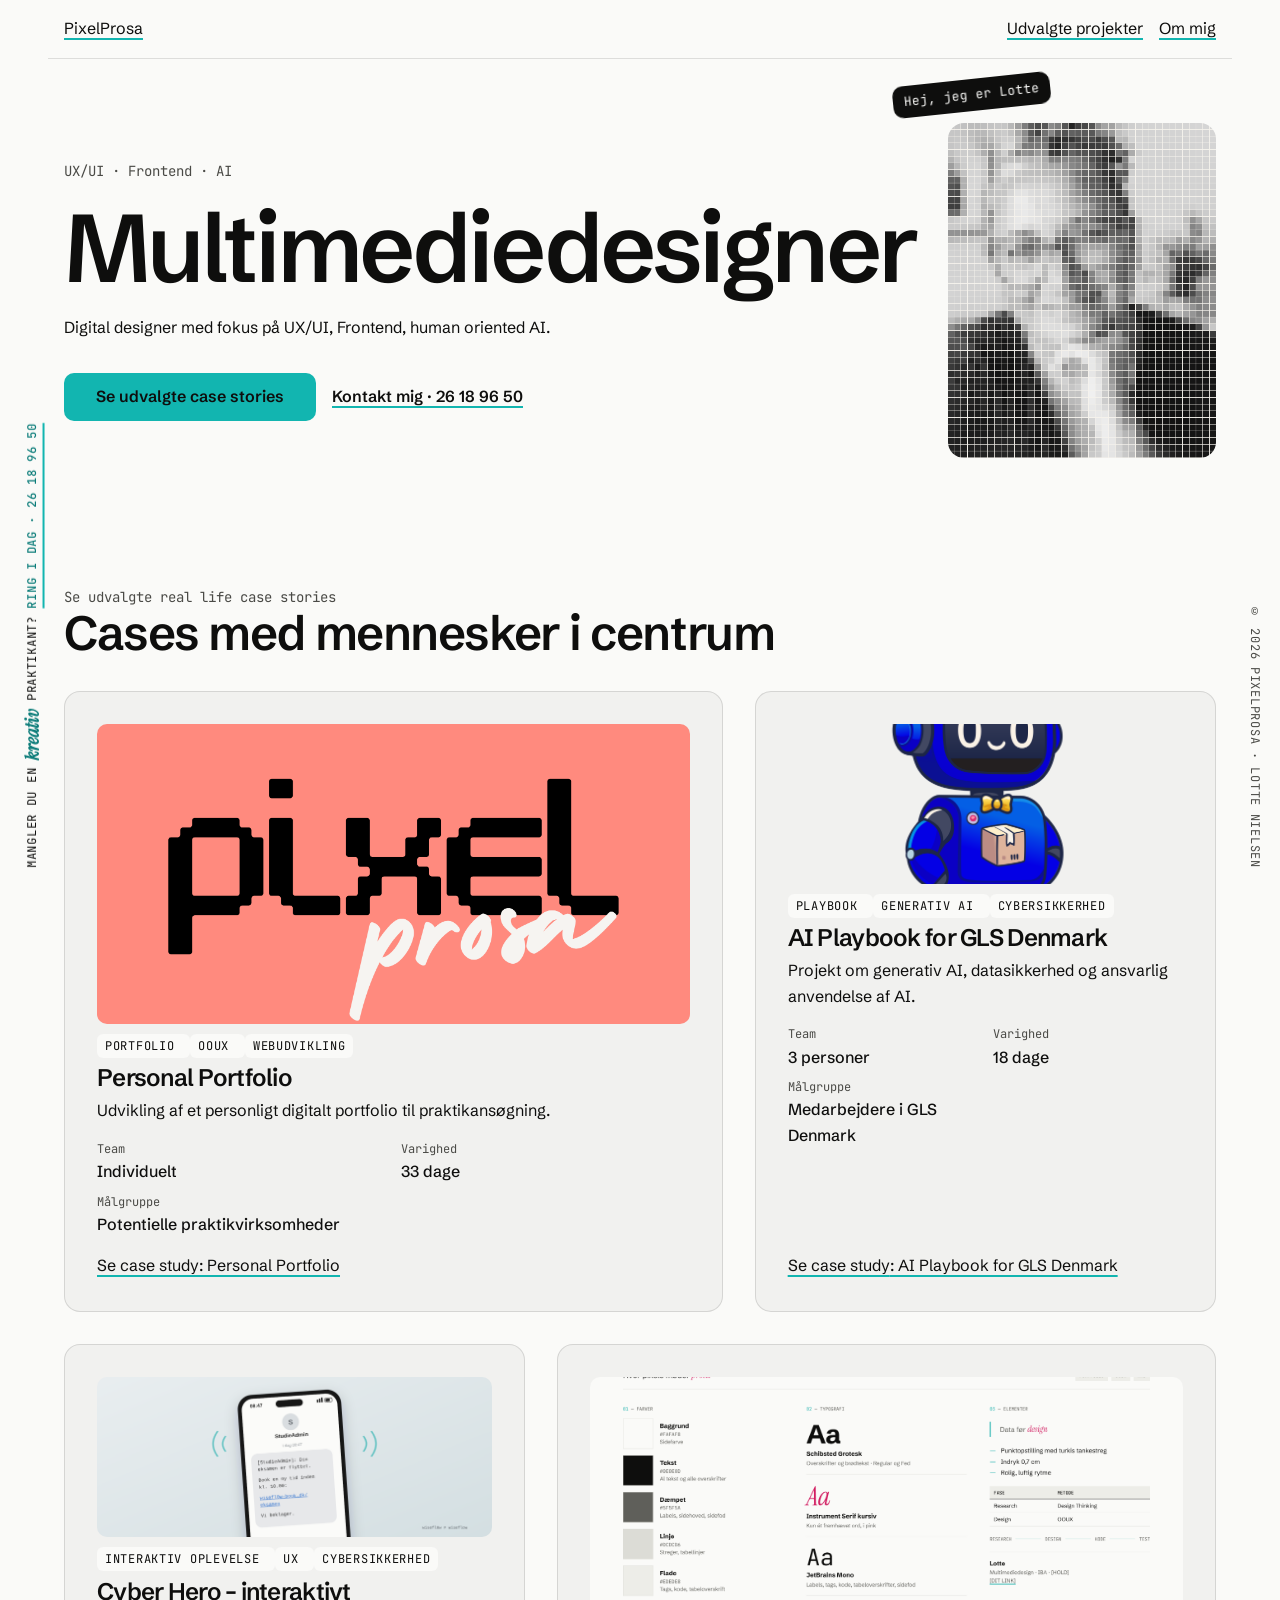
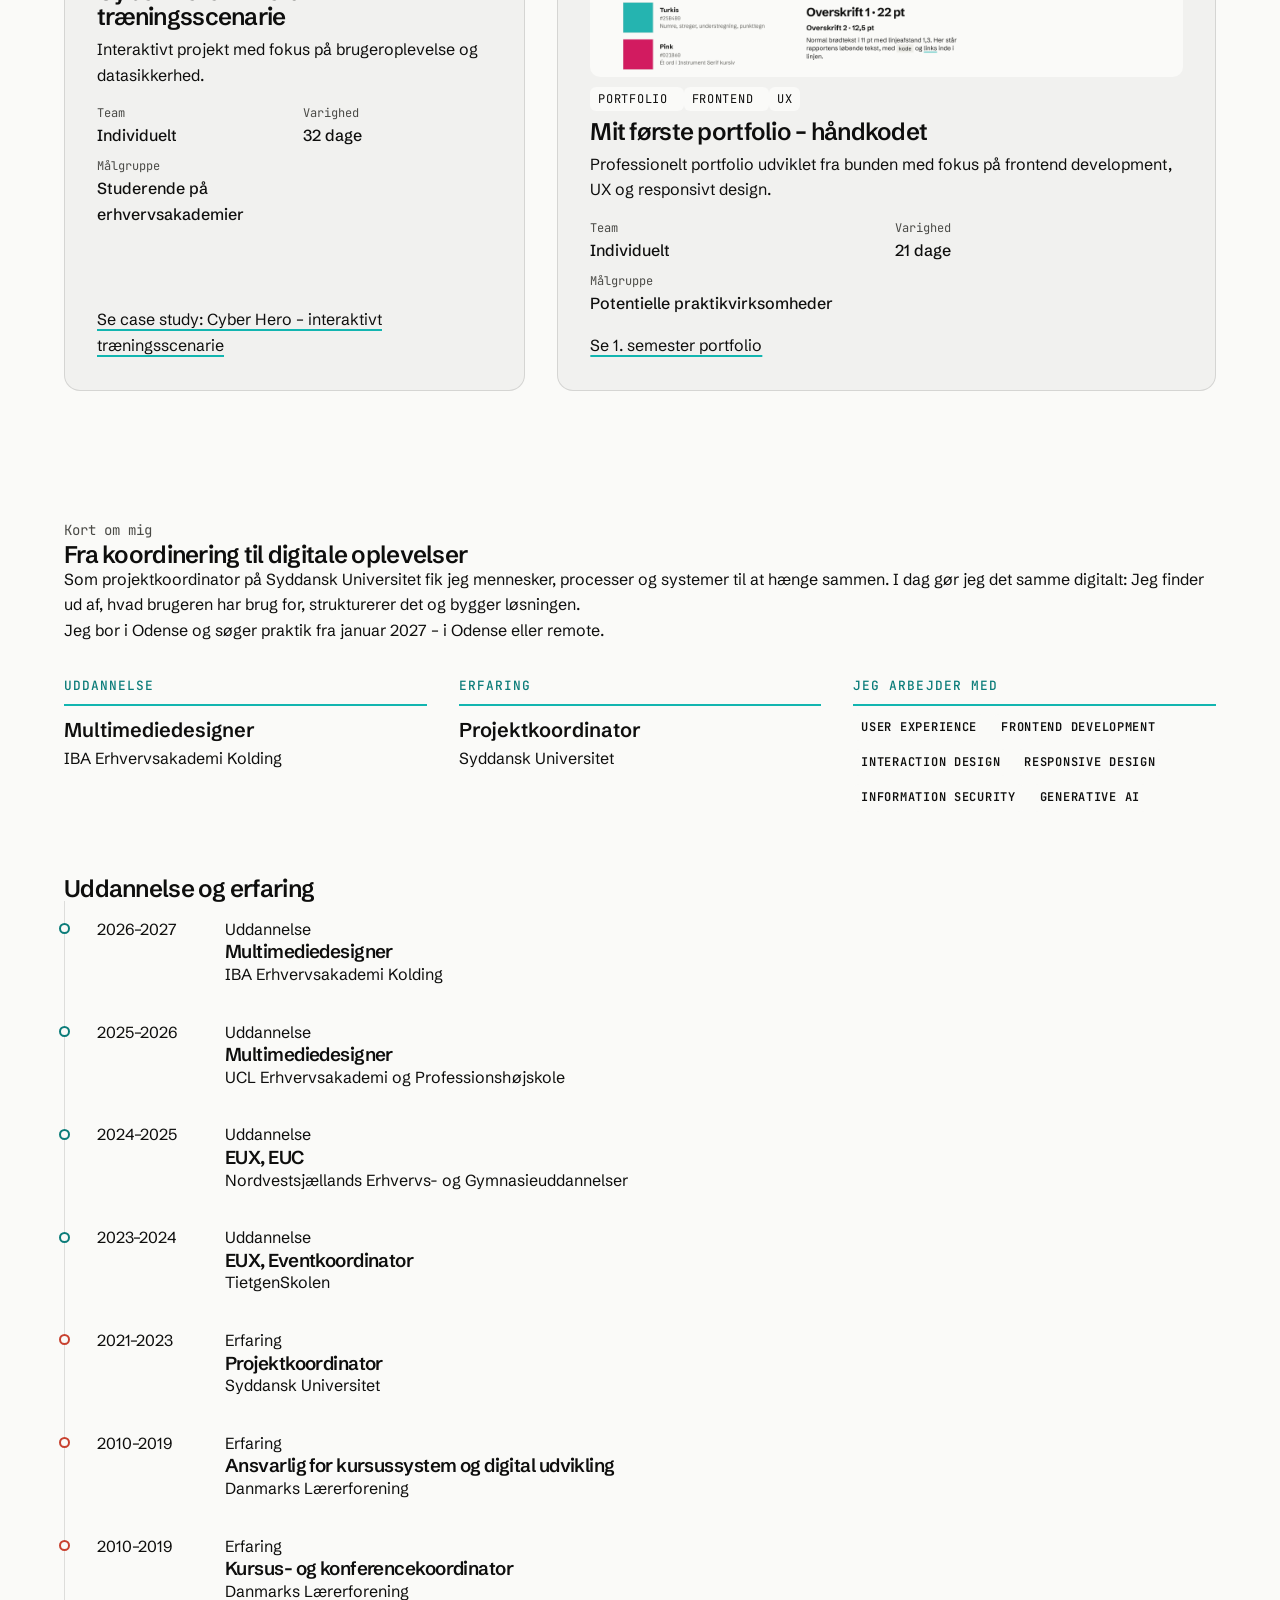
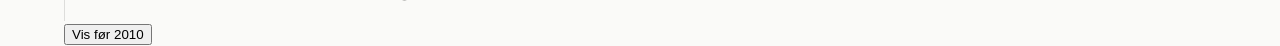
==== index.html @ 577b7c06 "first commit" ====
<!DOCTYPE html>
<html lang="da">

<head>
  <meta charset="UTF-8">
  <meta name="viewport" content="width=device-width, initial-scale=1.0">
  <title>PixelProsa Portfolio</title>

  <!--preconnect gør at font loader hurtigere ved at åbne forbindelsen til google tidligt-->
  <link rel="preconnect" href="https://fonts.googleapis.com">
  <link rel="preconnect" href="https://fonts.gstatic.com" crossorigin>
  <link href="https://fonts.googleapis.com/css2?family=Schibsted+Grotesk:wght@400;500;600;700&family=Instrument+Serif:ital@1&family=JetBrains+Mono:wght@400;500&display=swap" rel="stylesheet">
   <!-- display=swap i linket ovenover viser tekst med det samme i en standardfont-->
    <!--skifter, når font er klar. Så står siden ikke tom.-->

  <link rel="stylesheet" href="css/style.css">
</head>

<body class="home">
  <header class="site-header">
  <a class="site-brand" href="index.html">PixelProsa</a>
  <nav aria-label="Hovednavigation">
    <a href="projects.html">Udvalgte projekter</a>
    <a href="#om-mig">Om mig</a>
  </nav>
</header>
  <main id="home"></main>

  <script type="module" src="script.js"></script>
  <script type="module" src="js/global.js"></script>


  <footer class="site-footer">
    <p class="site-footer__cta">Mangler du en <span class="word-rotator">kreativ</span> praktikant?
      <a href="tel:+4526189650">Ring i dag · 26 18 96 50</a>
    </p>
  <p class="site-footer__copy">© 2026 PixelProsa · Lotte Nielsen</p>
</footer>

</body>

</html>
---- css/style.css ----
@charset "UTF-8";
:root {
  --color-bg: #fafaf8;
  --color-on-bg: #0e0e0d;
  --color-on-bg-muted: #4a4a46;
  --color-on-bg-accent: #0b7c79;
  --color-surface: #edede8;
  --color-on-surface: #0e0e0d;
  --color-accent: #12b5b0;
  --color-on-accent: #0e0e0d;
  --color-tone-1: #0b7c79;
  --color-tone-2: #c8412f;
  --color-tone-3: #d4145f;
  --color-border: rgba(14, 14, 13, 0.12);
  --font-body: "Schibsted Grotesk", sans-serif;
  --font-accent: "Instrument Serif", serif;
  --font-mono: "JetBrains Mono", monospace;
  --space-xs: 0.5rem;
  --space-sm: 1rem;
  --space-md: 2rem;
  --space-lg: 4rem;
  --space-xl: 6rem;
  --radius-sm: 6px;
  --radius-md: 10px;
  --radius-lg: 16px;
}

[data-theme=dark] {
  --color-bg: #0e0e0d;
  --color-on-bg: #f5f3ef;
  --color-on-bg-muted: #a8a8a0;
  --color-on-bg-accent: #3fd9d3;
  --color-surface: #1a1a18;
  --color-on-surface: #f5f3ef;
  --color-border: rgba(245, 243, 239, 0.12);
  --color-tone-1: #3fd9d3;
  --color-tone-2: #ff8a7e;
  --color-tone-3: #ff6fa8;
}

*,
*::before,
*::after {
  box-sizing: border-box;
  margin: 0;
}

img {
  display: block;
  max-width: 100%;
}

body {
  font-family: var(--font-body);
  font-size: 1rem;
  line-height: 1.6;
  color: var(--color-on-bg);
  background: var(--color-bg);
}

h1,
h2,
h3 {
  font-weight: 600;
  line-height: 1.05;
  letter-spacing: -0.03em;
}

a {
  color: inherit;
  text-decoration-color: var(--color-accent);
  text-decoration-thickness: 2px;
  text-underline-offset: 4px;
}

:focus-visible {
  outline: 3px solid var(--color-accent);
  outline-offset: 3px;
}

.site-header {
  display: flex;
  justify-content: space-between;
  align-items: center;
  padding: var(--space-sm);
  border-bottom: 1px solid var(--color-border);
}
.site-header nav {
  display: flex;
  gap: var(--space-sm);
}

.home-page {
  max-width: 1200px;
  margin-inline: auto;
  padding-inline: var(--space-sm);
}

.container {
  max-width: 1200px;
  margin-inline: auto;
  padding: var(--space-lg) var(--space-sm);
}

.home-hero {
  display: grid;
  gap: var(--space-md);
  padding-block: var(--space-lg);
}
@media (min-width: 768px) {
  .home-hero {
    grid-template-columns: 2fr 1fr;
    align-items: center;
  }
}

.home-hero__figure img {
  aspect-ratio: 4/5;
  -o-object-fit: cover;
     object-fit: cover;
  border-radius: var(--radius-lg);
}

.site-footer {
  display: flex;
  flex-direction: column;
  gap: var(--space-xs);
  padding: var(--space-md) var(--space-sm);
  border-top: 1px solid var(--color-border);
  font-family: var(--font-mono);
  font-size: 0.75rem;
  text-transform: uppercase;
  letter-spacing: 0.06em;
}
@media (min-width: 1100px) {
  .site-footer {
    padding: 0;
    border-top: none;
  }
}

@media (min-width: 1100px) {
  .site-footer__cta,
  .site-footer__copy {
    position: fixed;
    bottom: var(--space-md);
    writing-mode: vertical-rl;
    transform: rotate(180deg);
  }
}

.site-footer__cta a {
  color: var(--color-on-bg-accent);
  font-weight: 500;
}
@media (min-width: 1100px) {
  .site-footer__cta {
    left: var(--space-sm);
  }
}
.site-footer__cta .word-rotator {
  color: var(--color-on-bg-accent);
  font-weight: 600;
}

.site-footer__copy {
  color: var(--color-on-bg-muted);
}
@media (min-width: 1100px) {
  .site-footer__copy {
    right: var(--space-sm);
    transform: none;
  }
}

@media (min-width: 1100px) {
  body {
    padding-inline: 3rem;
  }
}

.word-rotator {
  font-family: var(--font-accent);
  font-style: italic;
  font-size: 1.25rem;
  text-transform: none;
  letter-spacing: 0;
  color: var(--color-on-bg-accent);
}
.word-rotator[data-tone="1"] {
  color: var(--color-tone-1);
}
.word-rotator[data-tone="2"] {
  color: var(--color-tone-2);
}
.word-rotator[data-tone="3"] {
  color: var(--color-tone-3);
}

.home-eyebrow {
  font-family: var(--font-mono);
  font-size: 0.875rem;
  color: var(--color-on-bg-muted);
}

.home-hero__copy {
  display: flex;
  flex-direction: column;
  gap: var(--space-sm);
}
.home-hero__copy h1 {
  font-size: clamp(3rem, 8vw, 6rem);
  letter-spacing: -0.04em;
}

.home-hero__actions {
  display: flex;
  flex-wrap: wrap;
  gap: var(--space-sm);
  margin-top: var(--space-sm);
}

.button-link {
  display: inline-flex;
  align-items: center;
  min-height: 48px;
  padding-inline: var(--space-md);
  border-radius: var(--radius-md);
  background: var(--color-accent);
  color: var(--color-on-accent);
  font-weight: 600;
  text-decoration: none;
}

.text-link {
  display: inline-flex;
  align-items: center;
  min-height: 48px;
  font-weight: 600;
}

.home-section {
  padding-block: var(--space-lg);
}

.home-section__heading {
  display: flex;
  flex-wrap: wrap;
  justify-content: space-between;
  align-items: flex-end;
  gap: var(--space-sm);
  margin-bottom: var(--space-md);
}
.home-section__heading h2 {
  font-size: clamp(2rem, 4vw, 3rem);
}

.home-skills {
  display: flex;
  flex-wrap: wrap;
  gap: 0.5rem;
}

.project-list {
  display: grid;
  gap: var(--space-md);
}
@media (min-width: 768px) {
  .project-list {
    grid-template-columns: repeat(3, 1fr);
  }

  .home-project-list {
    grid-template-columns: repeat(12, minmax(0, 1fr));
    align-items: stretch;
  }

  .home-project-list .project-card:nth-child(1),
  .home-project-list .project-card:nth-child(4) {
    grid-column: span 7;
  }

  .home-project-list .project-card:nth-child(2),
  .home-project-list .project-card:nth-child(3) {
    grid-column: span 5;
  }
}

.project-card {
  display: flex;
  flex-direction: column;
  gap: var(--space-xs);
  padding: var(--space-md);
  border-radius: var(--radius-lg);
  border: 1px solid var(--color-border);
  background: color-mix(in srgb, var(--color-bg) 96%, var(--color-on-bg));
  color: var(--color-on-surface);
}
.project-card__image {
  width: 100%;
  height: 190px;
  object-fit: cover;
  border-radius: var(--radius-md);
}
.home-project-list .project-card:nth-child(1) .project-card__image,
.home-project-list .project-card:nth-child(4) .project-card__image {
  height: 300px;
}
.home-project-list .project-card:nth-child(2) .project-card__image,
.home-project-list .project-card:nth-child(3) .project-card__image {
  height: 160px;
}
.project-card > a:last-child {
  margin-top: auto;
}
.project-card h3 {
  font-size: 1.5rem;
}

.project-card__category {
  font-family: var(--font-mono);
  font-size: 0.75rem;
  text-transform: uppercase;
  letter-spacing: 0.06em;
  padding: 0.25rem 0.5rem;
  border-radius: var(--radius-sm);
  background: var(--color-bg);
  color: inherit;
  text-decoration: none;
  white-space: nowrap;
}
.project-card__category:hover {
  background: var(--color-accent);
  color: var(--color-on-accent);
}

.project-card__meta {
  display: grid;
  grid-template-columns: repeat(2, 1fr);
  gap: var(--space-xs) var(--space-sm);
  margin-block: var(--space-xs);
}
.project-card__meta dt {
  font-family: var(--font-mono);
  font-size: 0.75rem;
  color: var(--color-on-bg-muted);
}
.project-card__meta dd {
  margin: 0;
  font-weight: 500;
}

.home-facts {
  display: grid;
  gap: var(--space-md);
  margin-top: var(--space-md);
}
@media (min-width: 768px) {
  .home-facts {
    grid-template-columns: repeat(3, 1fr);
  }
}
.home-facts dt {
  font-family: var(--font-mono);
  font-size: 0.8rem;
  font-weight: 500;
  text-transform: uppercase;
  letter-spacing: 0.08em;
  color: var(--color-on-bg-accent);
  padding-bottom: var(--space-xs);
  margin-bottom: var(--space-xs);
  border-bottom: 2px solid var(--color-accent);
}
.home-facts dd {
  margin: 0;
}
.home-facts dd:first-of-type {
  font-size: 1.25rem;
  font-weight: 600;
}

.home-hero__figure {
  position: relative;
}
.home-hero__figure img {
  position: relative;
  z-index: 1;
}

.home-hero__hello {
  position: absolute;
  top: 4%;
  left: 0;
  z-index: 0;
  padding: 0.35rem 0.7rem;
  border-radius: var(--radius-md);
  background: var(--color-on-bg);
  color: var(--color-bg);
  font-family: var(--font-mono);
  font-size: 0.8rem;
  white-space: nowrap;
  animation: peek 0.6s ease-out 1s forwards;
}

@keyframes peek {
  to {
    transform: translate(-35%, -180%) rotate(-6deg);
  }
}
@media (prefers-reduced-motion: reduce) {
  .home-hero__hello {
    animation: none;
    transform: translate(-35%, -180%) rotate(-6deg);
  }
}
.timeline {
  list-style: none;
  margin: 0;
  padding: 0;
  border-left: 1px solid var(--color-border);
}
.timeline__item {
  --dot-color: var(--color-tone-1);
  position: relative;
  display: grid;
  grid-template-columns: 7rem 1fr;
  gap: var(--space-sm);
  padding: var(--space-sm) 0 var(--space-sm) var(--space-md);
}
.timeline__item::before {
  content: "";
  position: absolute;
  left: -6px;
  top: 1.4rem;
  width: 11px;
  height: 11px;
  border-radius: 50%;
  background: var(--color-bg);
  border: 2px solid var(--dot-color);
}
.timeline__item--education {
  --dot-color: var(--color-tone-1);
}
.timeline__item--experience {
  --dot-color: var(--color-tone-2);
}
.timeline__item__tag {
  font-family: var(--font-mono);
  font-size: 0.75rem;
  letter-spacing: 0.08em;
  text-transform: uppercase;
  color: var(--dot-color);
}
.timeline__item__date {
  font-family: var(--font-mono);
  font-size: 0.875rem;
  color: var(--color-on-bg-muted);
  padding-top: 0.15rem;
}
.timeline__summary {
  cursor: pointer;
  list-style: none;
}
.timeline__summary::-webkit-details-marker {
  display: none;
}
.timeline__summary__title {
  margin: 0;
  font-size: 1.125rem;
}
.timeline__summary__title::after {
  content: " +";
  font-family: var(--font-mono);
  font-weight: 400;
  color: var(--color-on-bg-muted);
}
.timeline__summary__title__details[open] .timeline__summary__title__title::after {
  content: " −";
}
.timeline__summary__title__place {
  margin: 0;
  color: var(--color-on-bg-muted);
}
.timeline__summary__title__toggle {
  margin: var(--space-sm) 0 0 var(--space-md);
  padding: var(--space-xs) var(--space-sm);
  font-family: var(--font-mono);
  font-size: 0.875rem;
  color: var(--color-on-bg);
  background: none;
  border: 1px solid var(--color-border);
  border-radius: var(--radius-sm);
  cursor: pointer;
}
.timeline__summary__title:hover {
  border-color: var(--color-accent);
}
.timeline__summary .timeline-section {
  padding-bottom: var(--space-xl);
}

.case {
  display: grid;
  gap: var(--space-lg);
  max-width: 75rem;
  margin-inline: auto;
}

.case__hero {
  display: flex;
  flex-direction: column;
  gap: var(--space-sm);
}
.case__hero h1 {
  font-size: clamp(2.5rem, 6vw, 4.5rem);
}

.case__hook {
  font-size: 1.25rem;
  color: var(--color-on-bg-muted);
}

.case__facts {
  display: grid;
  gap: var(--space-md);
  padding: var(--space-md);
  border-radius: var(--radius-lg);
  background: var(--color-surface);
}
@media (min-width: 768px) {
  .case__facts {
    grid-template-columns: repeat(3, 1fr);
  }
}
.case__facts dt {
  font-family: var(--font-mono);
  font-size: 0.75rem;
  text-transform: uppercase;
  letter-spacing: 0.06em;
  color: var(--color-on-bg-muted);
}
.case__facts dd {
  margin: 0;
  font-weight: 500;
}

.case__tags {
  display: flex;
  flex-wrap: wrap;
  gap: var(--space-xs);
  margin-top: var(--space-xs);
  padding: 0;
  list-style: none;
}

.case__section {
  padding-top: var(--space-md);
  border-top: 1px solid var(--color-border);
}
.case__section h2 {
  font-size: clamp(1.5rem, 3vw, 2rem);
  margin-bottom: var(--space-sm);
}
.case__section ul {
  display: grid;
  gap: var(--space-xs);
  padding-left: 1.2rem;
}

.case__image {
  display: block;
  max-width: 100%;
  border-radius: 12px;
  margin-block: 1.5rem;
}

.case__icon img {
  display: block;
  width: 32px;
  height: 32px;
}

.case__hero p,
.case__section > p,
.case__section > ul,
.case__step-text p {
  max-width: 65ch;
}

.case__process {
  list-style: none;
  padding: 0;
  display: grid;
  gap: var(--space-sm);
}
@media (min-width: 768px) {
  .case__process {
    grid-template-columns: repeat(6, 1fr);
  }
}

.case__step {
  display: flex;
  flex-direction: column;
  gap: var(--space-sm);
  background: #fff;
  border-radius: 28px;
  padding: var(--space-md);
}
@media (min-width: 768px) {
  .case__step {
    grid-column: span 3;
  }
  .case__step:nth-child(1) {
    grid-column: span 4;
  }
  .case__step:nth-child(2) {
    grid-column: span 2;
  }
  .case__step:nth-child(5) {
    grid-column: span 4;
  }
  .case__step:nth-child(6) {
    grid-column: span 2;
  }
  .case__step:nth-child(7) {
    grid-column: span 6;
  }
}

.case__step-media {
  order: -1;
}

.case__step-media .case__image {
  width: 100%;
  max-height: 320px;
  -o-object-fit: cover;
     object-fit: cover;
  -o-object-position: top;
     object-position: top;
  margin-block: 0 var(--space-xs);
}

.gest {
  background-color: #061ab1;
  color: #fff;
  padding: 3rem 2rem;
  border-radius: 1rem;
  max-width: 50rem;
  margin-inline: auto;
}
.gest__kicker {
  color: #ffd100;
  font-weight: 700;
  text-transform: uppercase;
  letter-spacing: 0.15em;
}
.gest__list {
  list-style: none;
  padding: 0;
}
.gest__item {
  display: grid;
  grid-template-columns: 11rem 1fr;
  -moz-column-gap: 1.5rem;
       column-gap: 1.5rem;
  row-gap: 0.5rem;
  align-items: center;
  margin-block: 1.5rem;
}
.gest__item--blue {
  --color: #c5e9f4;
}
.gest__item--pink {
  --color: #facbd7;
}
.gest__item--green {
  --color: #bde5ae;
}
.gest__value {
  grid-row: span 2;
  font-size: 3rem;
  font-weight: 800;
  color: var(--color);
  white-space: nowrap;
  justify-self: end;
}
.gest__bar {
  display: block;
  height: 1.25rem;
  border-radius: 1rem;
  background-color: rgba(255, 255, 255, 0.15);
}
.gest__bar::before {
  content: "";
  display: block;
  height: 100%;
  width: calc(var(--value) * 1%);
  border-radius: inherit;
  background-color: var(--color);
}
.gest__bar__bar {
  display: block;
  height: 1.25rem;
  border-radius: 1rem;
  background-color: rgba(255, 255, 255, 0.15);
}
.gest__bar::before {
  content: "";
  display: block;
  height: 100%;
  width: calc(var(--value) * 1%);
  border-radius: inherit;
  background-color: var(--color);
}/*# sourceMappingURL=style.css.map */
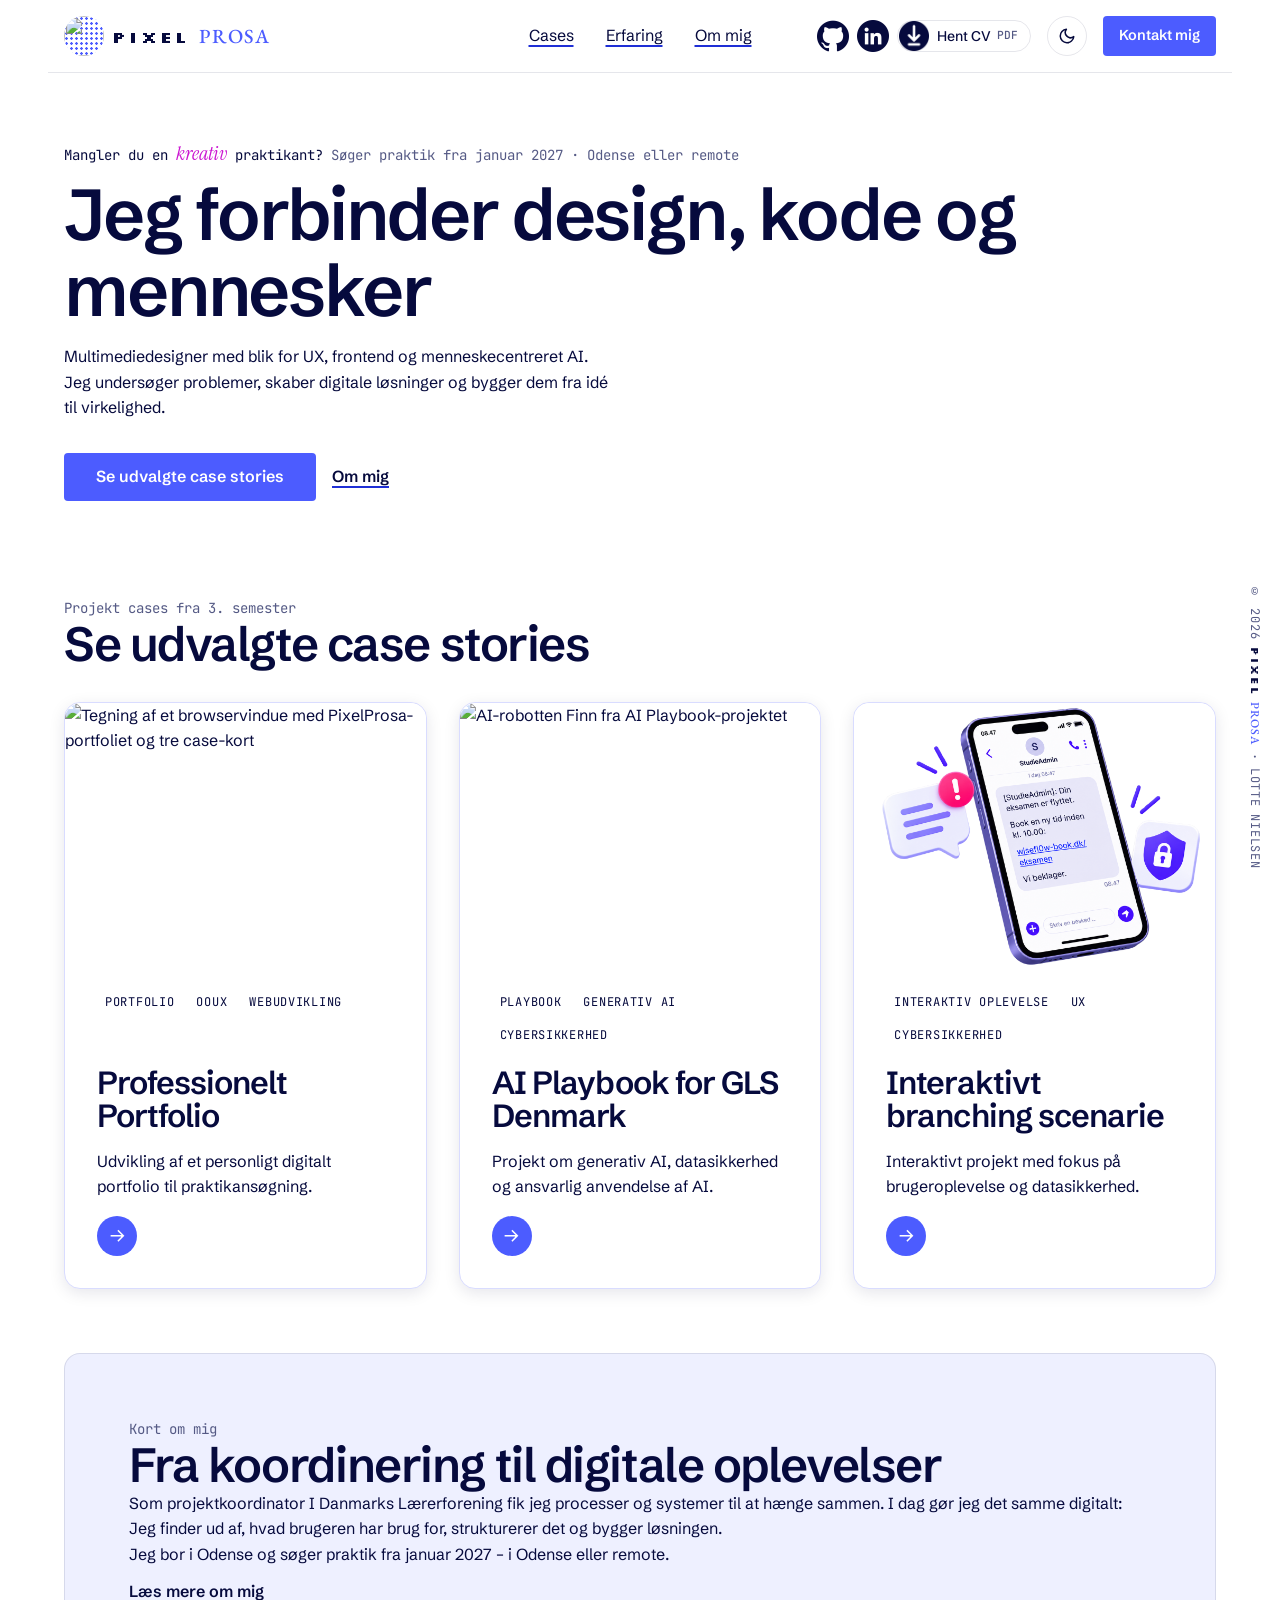
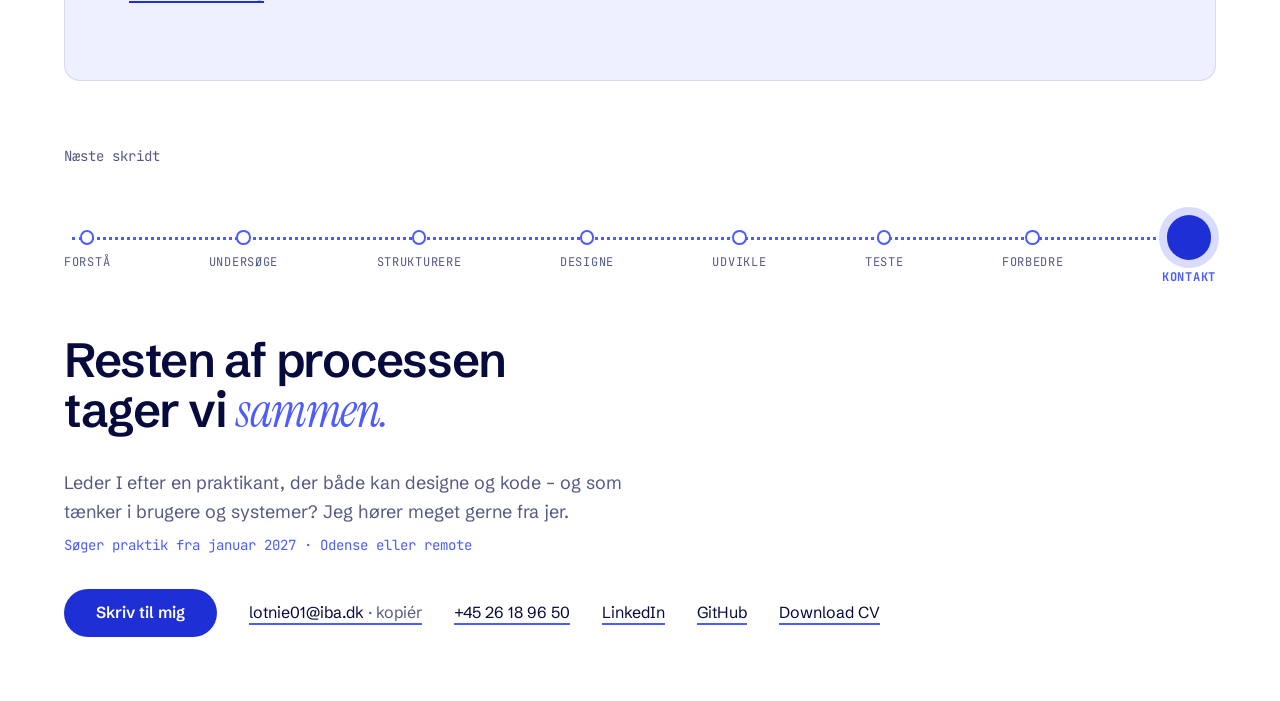
==== commit d1c5a605: "Sikkerhedspunkt før oprydning" ====
--- a/index.html
+++ b/index.html
@@ -9,7 +9,7 @@
   <!--preconnect gør at font loader hurtigere ved at åbne forbindelsen til google tidligt-->
   <link rel="preconnect" href="https://fonts.googleapis.com">
   <link rel="preconnect" href="https://fonts.gstatic.com" crossorigin>
-  <link href="https://fonts.googleapis.com/css2?family=Schibsted+Grotesk:wght@400;500;600;700&family=Instrument+Serif:ital@1&family=JetBrains+Mono:wght@400;500&display=swap" rel="stylesheet">
+  <link href="https://fonts.googleapis.com/css2?family=Schibsted+Grotesk:wght@400;500;600;700&family=Instrument+Serif:ital@1&family=JetBrains+Mono:wght@400;500&family=Silkscreen:wght@700&family=EB+Garamond:wght@500&display=swap" rel="stylesheet">
    <!-- display=swap i linket ovenover viser tekst med det samme i en standardfont-->
     <!--skifter, når font er klar. Så står siden ikke tom.-->
 
@@ -18,23 +18,49 @@
 
 <body class="home">
   <header class="site-header">
-  <a class="site-brand" href="index.html">PixelProsa</a>
-  <nav aria-label="Hovednavigation">
-    <a href="projects.html">Udvalgte projekter</a>
-    <a href="#om-mig">Om mig</a>
-  </nav>
-</header>
-  <main id="home"></main>
+    <a class="site-brand" href="index.html">
+      <img class="site-brand__logo" src="img/logo/color-lotte-logo.svg" alt="" width="40" height="40">
+      <span class="wordmark"><span class="wordmark__pixel">Pixel</span><span class="wordmark__prosa">Prosa</span></span>
+    </a>
+    <nav aria-label="Hovednavigation">
+      <a href="index.html#featured">Cases</a>
+      <a href="eduexp.html">Erfaring</a>
+      <a href="omLotte.html">Om mig</a>
+    </nav>
+    <div class="site-header__actions">
+      <!-- Ikon-links: skjules på små skærme (de findes også i kontakt-sektionen) -->
+      <div class="site-header__social">
+        <a class="icon-link" href="https://github.com/zennuba" target="_blank" rel="noopener" aria-label="GitHub (åbner i ny fane)">
+          <span class="icon-link__icon icon-link__icon--github" aria-hidden="true"></span>
+        </a>
+        <a class="icon-link" href="https://www.linkedin.com/in/lotte-nielsen-multimediedesign/" target="_blank" rel="noopener" aria-label="LinkedIn (åbner i ny fane)">
+          <span class="icon-link__icon icon-link__icon--linkedin" aria-hidden="true"></span>
+        </a>
+        <a class="icon-link icon-link--text" href="docs/lotte-nielsen-cv.pdf" download>
+          <span class="icon-link__icon icon-link__icon--download" aria-hidden="true"></span>
+          Hent CV <span class="icon-link__meta">PDF</span>
+        </a>
+      </div>
+      <button class="theme-toggle" id="theme-toggle" type="button" aria-label="Skift til mørkt tema" aria-pressed="false">
+        <span class="theme-toggle__icon theme-toggle__icon--moon"><svg viewBox="0 0 24 24" aria-hidden="true"><path d="M21 12.8A9 9 0 1 1 11.2 3a7 7 0 0 0 9.8 9.8z"/></svg></span>
+        <span class="theme-toggle__icon theme-toggle__icon--sun"><svg viewBox="0 0 24 24" aria-hidden="true"><circle cx="12" cy="12" r="4"/><path d="M12 2v2M12 20v2M4.9 4.9l1.4 1.4M17.7 17.7l1.4 1.4M2 12h2M20 12h2M4.9 19.1l1.4-1.4M17.7 6.3l1.4-1.4"/></svg></span>
+      </button>
+      <a class="button-link button-link--small" href="index.html#kontakt">Kontakt mig</a>
+    </div>
+  </header>
+  <main id="home">
+    <p class="home-eyebrow home-hero__cta">
+      Mangler du en <span class="word-rotator">kreativ</span> praktikant?
+      <span class="home-hero__availability">Søger praktik fra januar 2027 · Odense eller remote</span>
+    </p>
+  </main>
 
   <script type="module" src="script.js"></script>
   <script type="module" src="js/global.js"></script>
 
 
   <footer class="site-footer">
-    <p class="site-footer__cta">Mangler du en <span class="word-rotator">kreativ</span> praktikant?
-      <a href="tel:+4526189650">Ring i dag · 26 18 96 50</a>
-    </p>
-  <p class="site-footer__copy">© 2026 PixelProsa · Lotte Nielsen</p>
+  <p class="site-footer__copy">© 2026 <span class="wordmark"><span class="wordmark__pixel">Pixel</span><span class="wordmark__prosa">Prosa</span></span> · Lotte Nielsen</p>
 </footer>
 
 </body>
--- a/css/style.css
+++ b/css/style.css
@@ -1,20 +1,31 @@
 @charset "UTF-8";
 :root {
-  --color-bg: #fafaf8;
-  --color-on-bg: #0e0e0d;
-  --color-on-bg-muted: #4a4a46;
-  --color-on-bg-accent: #0b7c79;
-  --color-surface: #edede8;
-  --color-on-surface: #0e0e0d;
-  --color-accent: #12b5b0;
-  --color-on-accent: #0e0e0d;
-  --color-tone-1: #0b7c79;
-  --color-tone-2: #c8412f;
-  --color-tone-3: #d4145f;
-  --color-border: rgba(14, 14, 13, 0.12);
+  color-scheme: light;
+  --color-dark: #060a3d;
+  --color-off-white: #ffffff;
+  --color-accent: #1f2fd6;
+  --color-accent-light: #4c5cff;
+  --color-accent-pale: #d9dcff;
+  --color-bg: var(--color-off-white);
+  --color-on-bg: var(--color-dark);
+  --text-muted: #555a85;
+  --color-on-bg-muted: var(--text-muted);
+  --color-on-bg-accent: var(--color-accent-light);
+  --bg-primary: var(--color-bg);
+  --text-primary: var(--color-on-bg);
+  --color-surface: #eef0ff;
+  --color-on-surface: var(--color-dark);
+  --color-on-accent: var(--color-off-white);
+  --border-color: rgba(6, 10, 61, 0.1);
+  --color-tone-1: #cb16d1;
+  --color-tone-2: #6200ee;
+  --color-tone-3: #103aad;
+  --color-border: var(--border-color);
   --font-body: "Schibsted Grotesk", sans-serif;
   --font-accent: "Instrument Serif", serif;
   --font-mono: "JetBrains Mono", monospace;
+  --font-pixel: "Silkscreen", monospace;
+  --font-prosa: "EB Garamond", serif;
   --space-xs: 0.5rem;
   --space-sm: 1rem;
   --space-md: 2rem;
@@ -26,16 +37,20 @@
 }
 
 [data-theme=dark] {
-  --color-bg: #0e0e0d;
-  --color-on-bg: #f5f3ef;
-  --color-on-bg-muted: #a8a8a0;
-  --color-on-bg-accent: #3fd9d3;
-  --color-surface: #1a1a18;
-  --color-on-surface: #f5f3ef;
-  --color-border: rgba(245, 243, 239, 0.12);
-  --color-tone-1: #3fd9d3;
-  --color-tone-2: #ff8a7e;
-  --color-tone-3: #ff6fa8;
+  color-scheme: dark;
+  --color-bg: var(--color-dark);
+  --color-on-bg: var(--color-off-white);
+  --color-on-bg-muted: var(--text-muted);
+  --color-on-bg-accent: var(--color-accent-pale);
+  --text-muted: #a9add6;
+  --color-surface: #0f1559;
+  --color-on-surface: var(--color-off-white);
+  --color-on-accent: var(--color-off-white);
+  --border-color: rgba(245, 241, 232, 0.15);
+  --color-border: var(--border-color);
+  --color-tone-1: #dbb2ff;
+  --color-tone-2: #bb86fc;
+  --color-tone-3: #985eff;
 }
 
 *,
@@ -54,16 +69,34 @@
   font-family: var(--font-body);
   font-size: 1rem;
   line-height: 1.6;
-  color: var(--color-on-bg);
-  background: var(--color-bg);
+  color: var(--text-primary);
+  background-color: var(--bg-primary);
+  transition: background-color 0.3s ease, color 0.3s ease;
 }
 
 h1,
 h2,
-h3 {
+h3,
+h4 {
   font-weight: 600;
   line-height: 1.05;
   letter-spacing: -0.03em;
+}
+
+h1 {
+  font-size: clamp(2.5rem, 6vw, 4.5rem);
+}
+
+h2 {
+  font-size: clamp(2rem, 4vw, 3rem);
+}
+
+h3 {
+  font-size: clamp(1.5rem, 3vw, 2rem);
+}
+
+h4 {
+  font-size: clamp(1.125rem, 2vw, 1.5rem);
 }
 
 a {
@@ -78,18 +111,251 @@
   outline-offset: 3px;
 }
 
+.visually-hidden {
+  position: absolute;
+  width: 1px;
+  height: 1px;
+  padding: 0;
+  margin: -1px;
+  overflow: hidden;
+  clip: rect(0 0 0 0);
+  white-space: nowrap;
+  border: 0;
+}
+
+html {
+  scroll-padding-top: 5rem;
+}
+
 .site-header {
-  display: flex;
-  justify-content: space-between;
+  position: sticky;
+  top: 0;
+  z-index: 100;
+  background: var(--color-bg);
+  display: grid;
+  grid-template-columns: 1fr auto 1fr;
   align-items: center;
+  gap: var(--space-md);
   padding: var(--space-sm);
   border-bottom: 1px solid var(--color-border);
 }
 .site-header nav {
   display: flex;
+  align-items: center;
+  gap: var(--space-md);
+}
+@media (max-width: 768px) {
+  .site-header {
+    grid-template-columns: 1fr auto;
+    gap: var(--space-sm);
+  }
+  .site-header nav {
+    grid-column: 1/-1;
+    grid-row: 2;
+    justify-content: center;
+  }
+}
+
+.site-header__actions {
+  display: flex;
+  align-items: center;
+  justify-content: flex-end;
   gap: var(--space-sm);
 }
 
+.site-header__social {
+  display: none;
+}
+@media (min-width: 1100px) {
+  .site-header__social {
+    display: flex;
+    align-items: center;
+    gap: var(--space-xs);
+  }
+}
+
+.icon-link {
+  display: grid;
+  place-items: center;
+  width: 2rem;
+  height: 2rem;
+  border-radius: 50%;
+  color: var(--color-on-bg);
+  transition: color 0.2s ease;
+}
+.icon-link:hover {
+  color: var(--color-on-bg-accent);
+}
+.icon-link:focus-visible {
+  outline: 3px solid var(--color-accent);
+  outline-offset: 3px;
+}
+
+.icon-link__icon {
+  width: 100%;
+  height: 100%;
+  background-color: currentColor;
+  -webkit-mask-repeat: no-repeat;
+          mask-repeat: no-repeat;
+  -webkit-mask-position: center;
+          mask-position: center;
+  -webkit-mask-size: contain;
+          mask-size: contain;
+}
+
+.icon-link--text {
+  grid-auto-flow: column;
+  gap: 0.4rem;
+  width: auto;
+  padding-right: 0.75rem;
+  border: 1px solid var(--color-border);
+  border-radius: 999px;
+  font-size: 0.875rem;
+  font-weight: 500;
+  text-decoration: none;
+  white-space: nowrap;
+}
+.icon-link--text .icon-link__icon {
+  width: 2rem;
+}
+.icon-link--text:hover {
+  border-color: var(--color-accent-light);
+}
+
+.icon-link__meta {
+  font-family: var(--font-mono);
+  font-size: 0.7rem;
+  color: var(--color-on-bg-muted);
+}
+
+.icon-link__icon--github {
+  -webkit-mask-image: url("../img/icons/github.png");
+          mask-image: url("../img/icons/github.png");
+}
+
+.icon-link__icon--linkedin {
+  -webkit-mask-image: url("../img/icons/linkedin.png");
+          mask-image: url("../img/icons/linkedin.png");
+}
+
+.icon-link__icon--download {
+  -webkit-mask-image: url("../img/icons/download.png");
+          mask-image: url("../img/icons/download.png");
+}
+
+.site-brand {
+  display: inline-flex;
+  align-items: center;
+  gap: var(--space-xs);
+  font-size: 1.25rem;
+  font-weight: 600;
+  letter-spacing: -0.02em;
+  text-decoration: none;
+}
+
+.site-brand__logo {
+  width: 40px;
+  height: 40px;
+  border-radius: 50%;
+  background: radial-gradient(circle, var(--color-accent-light) 1.1px, transparent 1.5px) 0 0/5px 5px;
+}
+
+.wordmark {
+  display: inline-flex;
+  align-items: baseline;
+  gap: 0.45em;
+  text-transform: uppercase;
+  white-space: nowrap;
+  line-height: 1;
+}
+
+.wordmark__pixel {
+  font-family: var(--font-pixel);
+  font-weight: 700;
+  font-size: 0.82em;
+  letter-spacing: 0.2em;
+  color: var(--color-on-bg);
+}
+
+.wordmark__prosa {
+  font-family: var(--font-prosa);
+  font-weight: 500;
+  letter-spacing: 0.06em;
+  color: var(--color-on-bg-accent);
+}
+
+.site-header__practice {
+  flex: 1;
+  font-size: 0.875rem;
+  line-height: 1.35;
+}
+.site-header__practice .word-rotator {
+  font-size: 1.5rem;
+}
+
+.site-header__availability {
+  display: block;
+  color: var(--color-on-bg-muted);
+  font-size: 0.75rem;
+}
+
+.theme-toggle {
+  display: grid;
+  place-items: center;
+  width: 2.5rem;
+  height: 2.5rem;
+  padding: 0;
+  border: 1px solid var(--color-border);
+  border-radius: 50%;
+  background: transparent;
+  color: var(--color-on-bg);
+  cursor: pointer;
+  transition: border-color 0.2s ease, transform 0.3s ease;
+}
+.theme-toggle:hover {
+  border-color: var(--color-accent-light);
+  transform: rotate(15deg);
+}
+.theme-toggle:focus-visible {
+  outline: 3px solid var(--color-accent);
+  outline-offset: 3px;
+}
+.theme-toggle svg {
+  display: block;
+  width: 1.125rem;
+  height: 1.125rem;
+  fill: none;
+  stroke: currentColor;
+  stroke-width: 2;
+  stroke-linecap: round;
+  stroke-linejoin: round;
+}
+
+.theme-toggle__icon--sun {
+  display: none;
+}
+
+.theme-toggle[aria-pressed=true] .theme-toggle__icon--moon {
+  display: none;
+}
+.theme-toggle[aria-pressed=true] .theme-toggle__icon--sun {
+  display: block;
+}
+
+@media (prefers-reduced-motion: reduce) {
+  .theme-toggle {
+    transition: none;
+  }
+  .theme-toggle:hover {
+    transform: none;
+  }
+}
+@media (max-width: 768px) {
+  .site-header__practice {
+    order: 1;
+    flex-basis: 100%;
+  }
+}
 .home-page {
   max-width: 1200px;
   margin-inline: auto;
@@ -105,13 +371,17 @@
 .home-hero {
   display: grid;
   gap: var(--space-md);
-  padding-block: var(--space-lg);
-}
-@media (min-width: 768px) {
-  .home-hero {
-    grid-template-columns: 2fr 1fr;
-    align-items: center;
-  }
+  padding-block: var(--space-lg) var(--space-md);
+}
+
+.home-hero__figure {
+  background: url("../img/illustrationer/prikker.svg") no-repeat center/contain;
+}
+
+.home-hero__illustration {
+  display: block;
+  width: 100%;
+  height: auto;
 }
 
 .home-hero__figure img {
@@ -197,9 +467,40 @@
   color: var(--color-tone-3);
 }
 
+.page-title {
+  display: flex;
+  flex-direction: column;
+  gap: var(--space-xs);
+  margin-bottom: var(--space-lg);
+}
+
+.page-title__kicker {
+  font-family: var(--font-mono);
+  font-size: 0.875rem;
+  text-transform: uppercase;
+  letter-spacing: 0.08em;
+  color: var(--color-on-bg-muted);
+}
+
+.page-title__heading {
+  max-width: 20ch;
+  text-wrap: balance;
+  hyphens: auto;
+  overflow-wrap: break-word;
+}
+
 .home-eyebrow {
   font-family: var(--font-mono);
   font-size: 0.875rem;
+  color: var(--color-on-bg-muted);
+}
+
+.home-hero__cta {
+  margin-bottom: calc(var(--space-xs) * -1);
+  color: var(--color-on-bg);
+}
+
+.home-hero__availability {
   color: var(--color-on-bg-muted);
 }
 
@@ -208,9 +509,9 @@
   flex-direction: column;
   gap: var(--space-sm);
 }
-.home-hero__copy h1 {
-  font-size: clamp(3rem, 8vw, 6rem);
-  letter-spacing: -0.04em;
+
+.home-hero__introduction {
+  max-width: 55ch;
 }
 
 .home-hero__actions {
@@ -225,11 +526,80 @@
   align-items: center;
   min-height: 48px;
   padding-inline: var(--space-md);
-  border-radius: var(--radius-md);
-  background: var(--color-accent);
+  border: 0;
+  border-radius: 4px;
+  background: var(--color-accent-light);
   color: var(--color-on-accent);
   font-weight: 600;
   text-decoration: none;
+  transition: transform 0.2s ease;
+}
+.button-link:hover {
+  transform: translateY(-2px);
+}
+
+.button-link--small {
+  min-height: 40px;
+  padding-inline: var(--space-sm);
+  font-size: 0.9rem;
+  white-space: nowrap;
+}
+
+.header__cta {
+  display: inline-flex;
+  align-items: center;
+  gap: var(--space-xs);
+  min-height: 48px;
+  padding-inline: var(--space-sm);
+  border: 2px solid var(--color-accent);
+  border-radius: 999px;
+  color: var(--color-accent);
+  background: transparent;
+  font-weight: 600;
+  text-decoration: none;
+  transition: background 0.3s ease, color 0.3s ease;
+}
+.header__cta:hover, .header__cta:focus-visible {
+  background: var(--color-accent);
+  color: var(--color-on-accent);
+}
+
+.header__cta-icon {
+  width: 1.5rem;
+  height: 1.5rem;
+  transition: transform 0.3s ease;
+}
+.header__cta:hover .header__cta-icon {
+  transform: rotate(-12deg);
+}
+
+.badge-accent {
+  display: inline-block;
+  padding: 0.4rem 0.8rem;
+  border-radius: 20px;
+  background: var(--color-accent);
+  color: var(--color-on-accent);
+  font-size: 0.85rem;
+  font-weight: 700;
+  text-transform: uppercase;
+}
+
+.text-luminous {
+  color: var(--color-accent-light);
+}
+
+.text-muted {
+  color: var(--text-muted);
+}
+
+.portfolio-card {
+  border: 1px solid var(--border-color);
+  padding: 2rem;
+  border-radius: 8px;
+  transition: border-color 0.3s ease;
+}
+.portfolio-card:hover {
+  border-color: var(--color-accent-light);
 }
 
 .text-link {
@@ -251,15 +621,6 @@
   gap: var(--space-sm);
   margin-bottom: var(--space-md);
 }
-.home-section__heading h2 {
-  font-size: clamp(2rem, 4vw, 3rem);
-}
-
-.home-skills {
-  display: flex;
-  flex-wrap: wrap;
-  gap: 0.5rem;
-}
 
 .project-list {
   display: grid;
@@ -269,52 +630,80 @@
   .project-list {
     grid-template-columns: repeat(3, 1fr);
   }
-
-  .home-project-list {
-    grid-template-columns: repeat(12, minmax(0, 1fr));
-    align-items: stretch;
-  }
-
-  .home-project-list .project-card:nth-child(1),
-  .home-project-list .project-card:nth-child(4) {
-    grid-column: span 7;
-  }
-
-  .home-project-list .project-card:nth-child(2),
-  .home-project-list .project-card:nth-child(3) {
-    grid-column: span 5;
-  }
 }
 
 .project-card {
-  display: flex;
-  flex-direction: column;
-  gap: var(--space-xs);
+  display: grid;
+  grid-row: span 5;
+  grid-template-rows: subgrid;
+  row-gap: var(--space-sm);
   padding: var(--space-md);
+  border: 1px solid var(--color-accent-pale);
   border-radius: var(--radius-lg);
-  border: 1px solid var(--color-border);
-  background: color-mix(in srgb, var(--color-bg) 96%, var(--color-on-bg));
+  background: var(--color-bg);
   color: var(--color-on-surface);
-}
+  box-shadow: 0 0.25rem 1rem var(--border-color);
+  transition: border-color 0.3s ease, box-shadow 0.3s ease;
+}
+.project-card:hover {
+  border-color: var(--color-accent-light);
+  box-shadow: 0 0.375rem 1.25rem var(--border-color);
+}
+
+.project-card__media {
+  aspect-ratio: 4/3;
+  margin: calc(-1 * var(--space-md)) calc(-1 * var(--space-md)) 0;
+  border-radius: var(--radius-lg) var(--radius-lg) 0 0;
+  background: var(--color-bg);
+  overflow: hidden;
+}
+
 .project-card__image {
   width: 100%;
-  height: 190px;
-  object-fit: cover;
-  border-radius: var(--radius-md);
-}
-.home-project-list .project-card:nth-child(1) .project-card__image,
-.home-project-list .project-card:nth-child(4) .project-card__image {
-  height: 300px;
-}
-.home-project-list .project-card:nth-child(2) .project-card__image,
-.home-project-list .project-card:nth-child(3) .project-card__image {
-  height: 160px;
-}
-.project-card > a:last-child {
-  margin-top: auto;
-}
-.project-card h3 {
-  font-size: 1.5rem;
+  height: 100%;
+  -o-object-fit: cover;
+     object-fit: cover;
+}
+
+.project-card__categories {
+  display: flex;
+  flex-wrap: wrap;
+  align-content: start;
+  gap: 0.375rem;
+}
+
+.project-card__title,
+.project-card__text {
+  margin: 0;
+}
+
+.project-card__actions {
+  display: flex;
+  align-items: center;
+  justify-content: space-between;
+  align-self: end;
+}
+
+.project-card__link {
+  display: grid;
+  place-items: center;
+  width: 2.5rem;
+  aspect-ratio: 1;
+  border-radius: 50%;
+  background: var(--color-accent-light);
+  color: var(--color-on-accent);
+  text-decoration: none;
+  font-size: 1.25rem;
+  line-height: 1;
+  transition: background-color 0.2s ease, transform 0.2s ease;
+}
+.project-card__link:hover {
+  background: var(--color-accent);
+  transform: translateX(2px);
+}
+.project-card__link:focus-visible {
+  outline: 3px solid var(--color-accent);
+  outline-offset: 3px;
 }
 
 .project-card__category {
@@ -334,85 +723,92 @@
   color: var(--color-on-accent);
 }
 
-.project-card__meta {
-  display: grid;
-  grid-template-columns: repeat(2, 1fr);
-  gap: var(--space-xs) var(--space-sm);
-  margin-block: var(--space-xs);
-}
-.project-card__meta dt {
+.home-about {
+  display: grid;
+  gap: var(--space-md);
+  padding: var(--space-md);
+  border: 1px solid var(--color-border);
+  border-radius: var(--radius-lg);
+  background: var(--color-surface);
+  color: var(--color-on-surface);
+}
+@media (min-width: 768px) {
+  .home-about {
+    padding: var(--space-lg);
+  }
+}
+
+.tool-overview {
+  display: grid;
+  gap: var(--space-md);
+}
+@media (min-width: 768px) {
+  .tool-overview {
+    grid-template-columns: 1fr 1fr;
+  }
+}
+@media (min-width: 1100px) {
+  .tool-overview {
+    grid-template-columns: repeat(3, 1fr);
+  }
+}
+
+.tool-overview__heading {
+  grid-column: 1/-1;
+}
+
+.tool-overview__group--wide {
+  grid-column: 1/-1;
+}
+
+.tool-overview__title {
+  margin-bottom: var(--space-xs);
   font-family: var(--font-mono);
   font-size: 0.75rem;
-  color: var(--color-on-bg-muted);
-}
-.project-card__meta dd {
-  margin: 0;
   font-weight: 500;
-}
-
-.home-facts {
-  display: grid;
-  gap: var(--space-md);
-  margin-top: var(--space-md);
-}
-@media (min-width: 768px) {
-  .home-facts {
-    grid-template-columns: repeat(3, 1fr);
-  }
-}
-.home-facts dt {
-  font-family: var(--font-mono);
-  font-size: 0.8rem;
+  letter-spacing: 0.08em;
+  text-transform: uppercase;
+  color: var(--color-on-bg-muted);
+}
+
+.tool-overview__list {
+  display: flex;
+  flex-wrap: wrap;
+  gap: var(--space-xs);
+  margin: 0;
+  padding: 0;
+  list-style: none;
+}
+
+.tool-overview__item {
+  display: inline-flex;
+  align-items: center;
+  gap: 0.5rem;
+  padding: 0.35rem 0.75rem 0.35rem 0.4rem;
+  border: 1px solid var(--color-border);
+  border-radius: 999px;
+  font-size: 0.875rem;
   font-weight: 500;
-  text-transform: uppercase;
-  letter-spacing: 0.08em;
-  color: var(--color-on-bg-accent);
-  padding-bottom: var(--space-xs);
-  margin-bottom: var(--space-xs);
-  border-bottom: 2px solid var(--color-accent);
-}
-.home-facts dd {
-  margin: 0;
-}
-.home-facts dd:first-of-type {
-  font-size: 1.25rem;
-  font-weight: 600;
-}
-
-.home-hero__figure {
-  position: relative;
-}
-.home-hero__figure img {
-  position: relative;
-  z-index: 1;
-}
-
-.home-hero__hello {
-  position: absolute;
-  top: 4%;
-  left: 0;
-  z-index: 0;
-  padding: 0.35rem 0.7rem;
-  border-radius: var(--radius-md);
-  background: var(--color-on-bg);
-  color: var(--color-bg);
-  font-family: var(--font-mono);
-  font-size: 0.8rem;
   white-space: nowrap;
-  animation: peek 0.6s ease-out 1s forwards;
-}
-
-@keyframes peek {
-  to {
-    transform: translate(-35%, -180%) rotate(-6deg);
-  }
-}
-@media (prefers-reduced-motion: reduce) {
-  .home-hero__hello {
-    animation: none;
-    transform: translate(-35%, -180%) rotate(-6deg);
-  }
-}
+}
+
+.tool-overview__item--skill {
+  padding-inline: 0.75rem;
+  background: var(--color-surface);
+}
+
+.tool-overview__item:not(:has(.tool-overview__icon)) {
+  padding-inline: 0.75rem;
+}
+
+.tool-overview__icon {
+  width: 1.5rem;
+  height: 1.5rem;
+  padding: 0.2rem;
+  border-radius: 50%;
+  background: #fff;
+}
+
 .timeline {
   list-style: none;
   margin: 0;
@@ -444,14 +840,14 @@
 .timeline__item--experience {
   --dot-color: var(--color-tone-2);
 }
-.timeline__item__tag {
+.timeline__tag {
   font-family: var(--font-mono);
   font-size: 0.75rem;
   letter-spacing: 0.08em;
   text-transform: uppercase;
   color: var(--dot-color);
 }
-.timeline__item__date {
+.timeline__date {
   font-family: var(--font-mono);
   font-size: 0.875rem;
   color: var(--color-on-bg-muted);
@@ -464,24 +860,31 @@
 .timeline__summary::-webkit-details-marker {
   display: none;
 }
-.timeline__summary__title {
+.timeline__title {
   margin: 0;
   font-size: 1.125rem;
 }
-.timeline__summary__title::after {
+.timeline__title::after {
   content: " +";
   font-family: var(--font-mono);
   font-weight: 400;
   color: var(--color-on-bg-muted);
 }
-.timeline__summary__title__details[open] .timeline__summary__title__title::after {
+.timeline__details[open] .timeline__title::after {
   content: " −";
 }
-.timeline__summary__title__place {
-  margin: 0;
-  color: var(--color-on-bg-muted);
-}
-.timeline__summary__title__toggle {
+.timeline__place {
+  margin: 0;
+  color: var(--color-on-bg-muted);
+}
+.timeline__text, .timeline__list {
+  font-size: 0.875rem;
+  color: var(--color-on-bg-muted);
+}
+.timeline__list {
+  padding-left: 1.1rem;
+}
+.timeline__toggle {
   margin: var(--space-sm) 0 0 var(--space-md);
   padding: var(--space-xs) var(--space-sm);
   font-family: var(--font-mono);
@@ -492,156 +895,665 @@
   border-radius: var(--radius-sm);
   cursor: pointer;
 }
-.timeline__summary__title:hover {
+.timeline__toggle:hover {
   border-color: var(--color-accent);
 }
-.timeline__summary .timeline-section {
+@media (min-width: 768px) {
+  .timeline--horizontal {
+    --line-top: 2.25rem;
+    display: grid;
+    grid-template-columns: repeat(auto-fill, minmax(13rem, 1fr));
+    row-gap: var(--space-md);
+    border-left: none;
+  }
+  .timeline--horizontal[hidden] {
+    display: none;
+  }
+  .timeline--horizontal + .timeline__toggle {
+    margin-left: 0;
+  }
+  .timeline--horizontal .timeline__item {
+    display: flex;
+    flex-direction: column;
+    gap: 0;
+    padding: 0 var(--space-md) 0 0;
+    background: linear-gradient(var(--color-on-bg-muted), var(--color-on-bg-muted)) 0 var(--line-top)/100% 1px no-repeat;
+  }
+  .timeline--horizontal .timeline__item::before {
+    left: 0;
+    top: calc(var(--line-top) - 5px);
+    background: var(--dot-color);
+  }
+  .timeline--horizontal .timeline__date {
+    padding-top: 0;
+    line-height: 1.5rem;
+    margin-bottom: 1.5rem;
+    font-weight: 500;
+    color: var(--color-on-bg);
+  }
+  .timeline--horizontal .timeline__place {
+    order: -1;
+    font-weight: 600;
+    color: var(--dot-color);
+  }
+  .timeline--horizontal .timeline__title {
+    font-size: 1rem;
+    font-weight: 400;
+    letter-spacing: 0;
+    color: var(--color-on-bg-muted);
+  }
+  .timeline--horizontal .timeline__tag {
+    order: 1;
+  }
+  .timeline--horizontal .timeline__summary {
+    display: flex;
+    flex-direction: column;
+    gap: 0.25rem;
+  }
+}
+
+.timeline-section {
   padding-bottom: var(--space-xl);
 }
+.timeline-section__title {
+  margin-bottom: var(--space-md);
+  font-size: clamp(2rem, 4vw, 3rem);
+}
+
+.cv-skills {
+  display: grid;
+  gap: var(--space-md) var(--space-lg);
+  padding-bottom: var(--space-xl);
+}
+@media (min-width: 768px) {
+  .cv-skills {
+    grid-template-columns: 1fr 1fr;
+  }
+}
+@media (min-width: 1100px) {
+  .cv-skills {
+    grid-template-columns: 1fr 1fr 2fr;
+  }
+}
+@media (min-width: 768px) {
+  .cv-skills__group--workflow {
+    grid-column: 1/-1;
+  }
+}
+@media (min-width: 1100px) {
+  .cv-skills__group--workflow {
+    grid-column: 3;
+    grid-row: 1/span 2;
+  }
+}
+.cv-skills__title {
+  margin-bottom: var(--space-sm);
+}
+.cv-skills__list {
+  list-style: none;
+  padding: 0;
+  display: grid;
+  gap: 0.35rem;
+  font-size: 0.9rem;
+  color: var(--color-on-bg-muted);
+}
+
+.cv-page__overview {
+  padding-bottom: var(--space-xl);
+}
+
+.cv-workflow {
+  display: grid;
+  gap: var(--space-sm);
+  font-size: 0.9rem;
+}
+.cv-workflow dt {
+  display: inline;
+  font-weight: 600;
+}
+.cv-workflow dd {
+  display: inline;
+  margin: 0;
+  color: var(--color-on-bg-muted);
+}
 
 .case {
   display: grid;
   gap: var(--space-lg);
-  max-width: 75rem;
-  margin-inline: auto;
 }
 
 .case__hero {
+  display: grid;
+  gap: var(--space-md);
+}
+@media (min-width: 1100px) {
+  .case__hero {
+    grid-template-columns: minmax(0, 1fr) 18rem;
+    align-items: center;
+  }
+}
+
+@media (min-width: 1100px) {
+  .case__hero:has(.case__image[src*=cyberhero-sms]) {
+    grid-template-columns: minmax(0, 1fr) 25rem;
+  }
+}
+
+.case__hero-text {
   display: flex;
   flex-direction: column;
   gap: var(--space-sm);
 }
-.case__hero h1 {
-  font-size: clamp(2.5rem, 6vw, 4.5rem);
-}
-
-.case__hook {
-  font-size: 1.25rem;
-  color: var(--color-on-bg-muted);
+
+.case__hero-text > .page-title {
+  margin-bottom: 0;
+}
+
+.case__standfirst {
+  max-width: 34em;
+  font-size: clamp(1.25rem, 2.2vw, 1.625rem);
+  line-height: 1.45;
+  color: var(--color-on-bg);
+}
+
+.case__intro {
+  max-width: 65ch;
+  color: var(--color-on-bg-muted);
+}
+
+.case__image {
+  display: block;
+  width: 100%;
+  height: auto;
+  border-radius: var(--radius-lg);
+}
+
+.case__hero-image {
+  display: grid;
+  place-items: center;
+  width: 100%;
+  max-width: 14rem;
+  aspect-ratio: 1;
+  margin: 0;
+  padding: var(--space-md);
+  background: url("../img/illustrationer/prikker.svg") no-repeat center/contain;
+}
+@media (min-width: 1100px) {
+  .case__hero-image {
+    max-width: none;
+  }
+}
+.case__hero-image .case__image {
+  width: 100%;
+  height: 100%;
+  -o-object-fit: contain;
+     object-fit: contain;
+  border-radius: 0;
+}
+
+.case__hero-image:has(.case__image[src*=cyberhero-sms]) {
+  position: relative;
+  background: none;
+}
+.case__hero-image:has(.case__image[src*=cyberhero-sms])::before {
+  content: "";
+  position: absolute;
+  inset: 0;
+  background: url("../img/illustrationer/prikker.svg") no-repeat center/contain;
+  opacity: 0.2;
+  pointer-events: none;
+}
+.case__hero-image:has(.case__image[src*=cyberhero-sms]) .case__image {
+  position: relative;
+  z-index: 1;
+}
+
+.case__body {
+  display: grid;
+  gap: var(--space-lg);
+}
+@media (min-width: 1100px) {
+  .case__body {
+    grid-template-columns: minmax(0, 17rem) minmax(0, 1fr);
+    align-items: start;
+  }
 }
 
 .case__facts {
-  display: grid;
-  gap: var(--space-md);
   padding: var(--space-md);
   border-radius: var(--radius-lg);
   background: var(--color-surface);
 }
-@media (min-width: 768px) {
-  .case__facts {
-    grid-template-columns: repeat(3, 1fr);
-  }
+.case__facts dl {
+  display: grid;
+  grid-template-columns: minmax(0, 1fr);
+  gap: var(--space-md);
+  margin: 0;
 }
 .case__facts dt {
+  margin-bottom: 0.25rem;
   font-family: var(--font-mono);
   font-size: 0.75rem;
+  letter-spacing: 0.06em;
   text-transform: uppercase;
-  letter-spacing: 0.06em;
   color: var(--color-on-bg-muted);
 }
 .case__facts dd {
   margin: 0;
-  font-weight: 500;
-}
-
-.case__tags {
-  display: flex;
-  flex-wrap: wrap;
-  gap: var(--space-xs);
-  margin-top: var(--space-xs);
+  font-size: 0.95rem;
+  line-height: 1.5;
+}
+.case__facts .tool-overview__item {
+  font-size: 0.8rem;
+  white-space: normal;
+}
+
+.case__links {
+  display: grid;
+  gap: 0.35rem;
+  margin: 0;
   padding: 0;
   list-style: none;
 }
-
-.case__section {
-  padding-top: var(--space-md);
-  border-top: 1px solid var(--color-border);
-}
-.case__section h2 {
+.case__links a {
+  font-weight: 500;
+  color: var(--color-on-bg-accent);
+}
+
+.case__story {
+  display: grid;
+  gap: var(--space-xl);
+}
+
+.case__chapter {
+  display: grid;
+  gap: var(--space-sm);
+}
+.case__chapter > p,
+.case__chapter > ul {
+  max-width: 65ch;
+  font-size: 1.0625rem;
+  line-height: 1.7;
+}
+
+.case__chapter-title {
   font-size: clamp(1.5rem, 3vw, 2rem);
-  margin-bottom: var(--space-sm);
-}
-.case__section ul {
+}
+
+.case__list {
   display: grid;
   gap: var(--space-xs);
-  padding-left: 1.2rem;
-}
-
-.case__image {
-  display: block;
-  max-width: 100%;
-  border-radius: 12px;
-  margin-block: 1.5rem;
-}
-
-.case__icon img {
-  display: block;
-  width: 32px;
-  height: 32px;
-}
-
-.case__hero p,
-.case__section > p,
-.case__section > ul,
-.case__step-text p {
-  max-width: 65ch;
+  margin: 0;
+  padding: 0;
+  list-style: none;
+}
+.case__list li {
+  position: relative;
+  padding-left: 1.25rem;
+}
+.case__list li::before {
+  content: "";
+  position: absolute;
+  left: 0;
+  top: 0.7em;
+  width: 0.45rem;
+  height: 0.45rem;
+  border-radius: 50%;
+  background: var(--color-accent);
 }
 
 .case__process {
+  position: relative;
+  display: grid;
+  gap: 0;
+  margin: 0;
+  padding: 0 0 0 var(--space-md);
+  border-left: 2px solid var(--color-border);
   list-style: none;
-  padding: 0;
+  counter-reset: trin;
+}
+
+.case__step {
+  position: relative;
   display: grid;
   gap: var(--space-sm);
-}
-@media (min-width: 768px) {
-  .case__process {
-    grid-template-columns: repeat(6, 1fr);
-  }
-}
-
-.case__step {
-  display: flex;
-  flex-direction: column;
-  gap: var(--space-sm);
-  background: #fff;
-  border-radius: 28px;
-  padding: var(--space-md);
+  padding: 0 0 var(--space-lg);
+  counter-increment: trin;
+}
+.case__step::before {
+  content: "";
+  position: absolute;
+  top: 0.35rem;
+  left: calc(0rem - var(--space-md) - 0.5625rem);
+  width: 0.75rem;
+  height: 0.75rem;
+  border: 2px solid var(--color-accent);
+  border-radius: 50%;
+  background: var(--color-bg);
+}
+.case__step:last-child {
+  padding-bottom: 0;
 }
 @media (min-width: 768px) {
   .case__step {
-    grid-column: span 3;
-  }
-  .case__step:nth-child(1) {
-    grid-column: span 4;
-  }
-  .case__step:nth-child(2) {
-    grid-column: span 2;
-  }
-  .case__step:nth-child(5) {
-    grid-column: span 4;
-  }
-  .case__step:nth-child(6) {
-    grid-column: span 2;
-  }
-  .case__step:nth-child(7) {
-    grid-column: span 6;
-  }
+    grid-template-columns: minmax(0, 1fr) minmax(0, 1fr);
+    gap: var(--space-md);
+    align-items: start;
+  }
+}
+
+@media (min-width: 768px) {
+  .case__step--text-only {
+    grid-template-columns: minmax(0, 1fr);
+  }
+}
+
+.case__step-text p {
+  max-width: 60ch;
+  line-height: 1.7;
+}
+
+.case__step-question {
+  margin-bottom: var(--space-xs);
+}
+
+.case__step-title {
+  margin-bottom: var(--space-xs);
+  font-size: 1.25rem;
+}
+.case__step-title::before {
+  content: counter(trin, decimal-leading-zero) " ";
+  font-family: var(--font-mono);
+  font-size: 0.875rem;
+  font-weight: 400;
+  color: var(--color-on-bg-accent);
 }
 
 .case__step-media {
-  order: -1;
-}
-
+  display: grid;
+  gap: var(--space-xs);
+}
 .case__step-media .case__image {
-  width: 100%;
   max-height: 320px;
   -o-object-fit: cover;
      object-fit: cover;
   -o-object-position: top;
      object-position: top;
-  margin-block: 0 var(--space-xs);
-}
-
+}
+
+.case__quote {
+  margin: 0;
+  padding-block: var(--space-lg);
+  border-top: 1px solid var(--color-border);
+}
+.case__quote blockquote {
+  margin: 0;
+}
+.case__quote p {
+  max-width: 30em;
+  font-family: var(--font-accent);
+  font-style: italic;
+  font-size: clamp(1.5rem, 3.2vw, 2.25rem);
+  line-height: 1.3;
+  color: var(--color-on-bg);
+}
+.case__quote figcaption {
+  margin-top: var(--space-sm);
+  font-family: var(--font-mono);
+  font-size: 0.875rem;
+  color: var(--color-on-bg-accent);
+}
+
+.om-mig {
+  display: grid;
+  gap: var(--space-lg);
+}
+
+.om-mig__indhold {
+  display: grid;
+  grid-template-columns: 1fr minmax(0, 420px) 1fr;
+  align-items: center;
+  gap: var(--space-md);
+}
+@media (max-width: 768px) {
+  .om-mig__indhold {
+    grid-template-columns: 1fr 1fr;
+  }
+}
+
+.om-mig__billede {
+  grid-column: 2;
+  grid-row: 1;
+  margin: 0;
+  background: url("../img/illustrationer/prikker.svg") no-repeat center/contain;
+}
+.om-mig__billede img {
+  width: 100%;
+  height: auto;
+}
+@media (max-width: 768px) {
+  .om-mig__billede {
+    grid-column: 1/-1;
+    max-width: 340px;
+    margin-inline: auto;
+  }
+}
+
+.om-mig__ord {
+  display: grid;
+  gap: var(--space-md);
+  margin: 0;
+  padding: 0;
+  list-style: none;
+}
+.om-mig__ord li {
+  font-size: 1.125rem;
+  line-height: 1.35;
+  text-align: center;
+  text-wrap: balance;
+}
+.om-mig__ord em {
+  font-family: var(--font-accent);
+  font-size: 1.3em;
+  color: var(--color-on-bg-accent);
+}
+
+.om-mig__ord--venstre {
+  grid-column: 1;
+  grid-row: 1;
+}
+.om-mig__ord--venstre li:nth-child(even) {
+  transform: translateX(-12%);
+}
+
+.om-mig__ord--hoejre {
+  grid-column: 3;
+  grid-row: 1;
+}
+.om-mig__ord--hoejre li:nth-child(odd) {
+  transform: translateX(12%);
+}
+
+@media (max-width: 768px) {
+  .om-mig__ord--venstre,
+  .om-mig__ord--hoejre {
+    grid-row: 2;
+  }
+  .om-mig__ord--venstre li,
+  .om-mig__ord--hoejre li {
+    transform: none;
+  }
+  .om-mig__ord--venstre {
+    grid-column: 1;
+  }
+  .om-mig__ord--hoejre {
+    grid-column: 2;
+  }
+}
+.om-mig__intro {
+  max-width: 52ch;
+  margin-inline: auto;
+  font-size: 1.125rem;
+  text-align: center;
+}
+.om-mig__intro strong {
+  font-weight: 600;
+  box-shadow: inset 0 -0.4em 0 var(--color-accent-pale);
+}
+
+.contact {
+  display: grid;
+  gap: var(--space-md);
+}
+
+.contact-process {
+  position: relative;
+  display: flex;
+  justify-content: space-between;
+  align-items: flex-start;
+  margin: var(--space-sm) 0;
+  padding: 0;
+  list-style: none;
+}
+.contact-process::before {
+  content: "";
+  position: absolute;
+  top: 1.4rem;
+  left: 0.5rem;
+  right: 1.5rem;
+  border-top: 3px dotted var(--color-accent-light);
+}
+
+.contact-process__step {
+  position: relative;
+  display: grid;
+  justify-items: center;
+  align-content: start;
+  gap: 0.5rem;
+  min-width: 0;
+  font-family: var(--font-mono);
+  font-size: 0.75rem;
+  text-transform: uppercase;
+  letter-spacing: 0.06em;
+  color: var(--color-on-bg-muted);
+}
+
+.contact-process__dot {
+  width: 0.9rem;
+  height: 0.9rem;
+  margin-top: 0.95rem;
+  border: 2px solid var(--color-accent-light);
+  border-radius: 50%;
+  background: var(--color-bg);
+}
+
+.contact-process__step--last {
+  font-weight: 700;
+  color: var(--color-on-bg-accent);
+}
+.contact-process__step--last .contact-process__dot {
+  width: 2.8rem;
+  height: 2.8rem;
+  margin-top: 0;
+  border: 0;
+  background: var(--color-accent);
+  box-shadow: 0 0 0 0.5rem var(--color-accent-pale);
+  animation: contact-pulse 2.4s ease-in-out infinite;
+}
+
+@keyframes contact-pulse {
+  50% {
+    box-shadow: 0 0 0 0.85rem var(--color-accent-pale);
+  }
+}
+@media (max-width: 768px) {
+  .contact-process__step:not(.contact-process__step--last) {
+    font-size: 0;
+  }
+}
+.contact__title {
+  max-width: 18ch;
+}
+
+.contact__accent {
+  font-family: var(--font-accent);
+  font-weight: 400;
+  color: var(--color-on-bg-accent);
+}
+
+.contact__intro {
+  max-width: 55ch;
+  font-size: 1.125rem;
+  color: var(--color-on-bg-muted);
+}
+
+.contact__available {
+  display: block;
+  margin-top: var(--space-xs);
+  font-family: var(--font-mono);
+  font-size: 0.875rem;
+  color: var(--color-on-bg-accent);
+}
+
+.contact__actions {
+  display: flex;
+  flex-wrap: wrap;
+  align-items: center;
+  gap: var(--space-sm) var(--space-md);
+}
+
+.contact__button {
+  display: inline-flex;
+  align-items: center;
+  min-height: 48px;
+  padding-inline: var(--space-md);
+  border-radius: 999px;
+  background: var(--color-accent);
+  color: var(--color-on-accent);
+  font-weight: 600;
+  text-decoration: none;
+  transition: transform 0.2s ease;
+}
+.contact__button:hover {
+  transform: translateY(-2px);
+}
+
+.contact__links {
+  display: flex;
+  flex-wrap: wrap;
+  gap: var(--space-xs) var(--space-md);
+  margin: 0;
+  padding: 0;
+  list-style: none;
+}
+
+.contact__link {
+  padding: 0;
+  border: 0;
+  background: none;
+  color: var(--color-on-bg);
+  font: inherit;
+  text-decoration: underline;
+  text-decoration-color: var(--color-accent-light);
+  text-decoration-thickness: 2px;
+  text-underline-offset: 5px;
+  cursor: pointer;
+}
+.contact__link:hover {
+  color: var(--color-on-bg-accent);
+}
+
+.contact__copy-label {
+  color: var(--color-on-bg-muted);
+}
+
+@media (prefers-reduced-motion: reduce) {
+  .contact-process__step--last .contact-process__dot,
+  .contact__button {
+    animation: none;
+    transition: none;
+  }
+}
 .gest {
   background-color: #061ab1;
   color: #fff;
@@ -650,12 +1562,6 @@
   max-width: 50rem;
   margin-inline: auto;
 }
-.gest__kicker {
-  color: #ffd100;
-  font-weight: 700;
-  text-transform: uppercase;
-  letter-spacing: 0.15em;
-}
 .gest__list {
   list-style: none;
   padding: 0;
@@ -713,4 +1619,54 @@
   width: calc(var(--value) * 1%);
   border-radius: inherit;
   background-color: var(--color);
+}
+
+.not-found__indhold {
+  display: grid;
+  gap: var(--space-lg);
+  align-items: center;
+}
+@media (min-width: 768px) {
+  .not-found__indhold {
+    grid-template-columns: 1fr minmax(0, 360px);
+  }
+}
+
+.not-found__tekst {
+  display: flex;
+  flex-direction: column;
+  gap: var(--space-sm);
+  max-width: 50ch;
+  font-size: 1.125rem;
+}
+
+.not-found__actions {
+  display: flex;
+  flex-wrap: wrap;
+  align-items: center;
+  gap: var(--space-md);
+  margin-top: var(--space-sm);
+}
+
+.not-found__link {
+  font-weight: 500;
+  color: var(--color-on-bg-accent);
+}
+
+.not-found__billede {
+  margin: 0;
+  background: url("../img/illustrationer/prikker.svg") no-repeat center/contain;
+}
+.not-found__billede img,
+.not-found__billede svg {
+  display: block;
+  width: 100%;
+  height: auto;
+}
+@media (max-width: 768px) {
+  .not-found__billede {
+    order: -1;
+    max-width: 260px;
+    margin-inline: auto;
+  }
 }/*# sourceMappingURL=style.css.map */
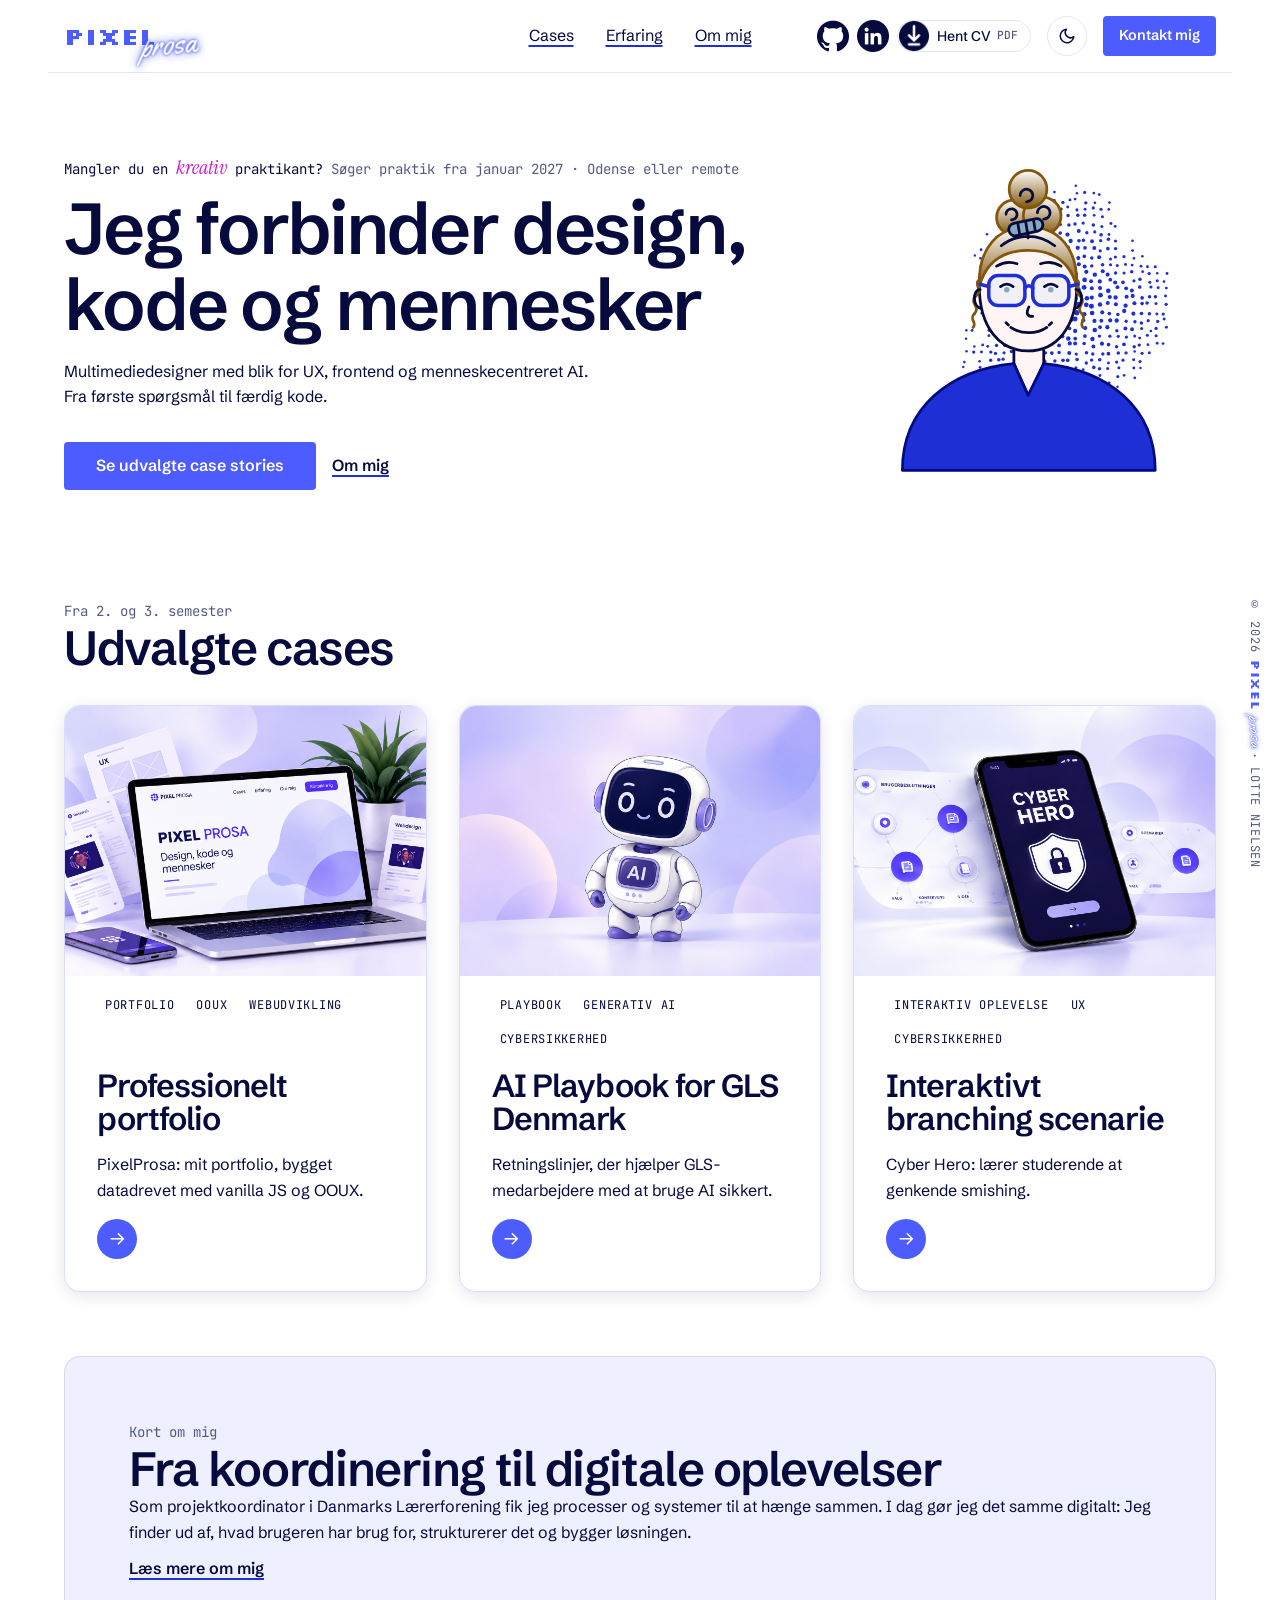
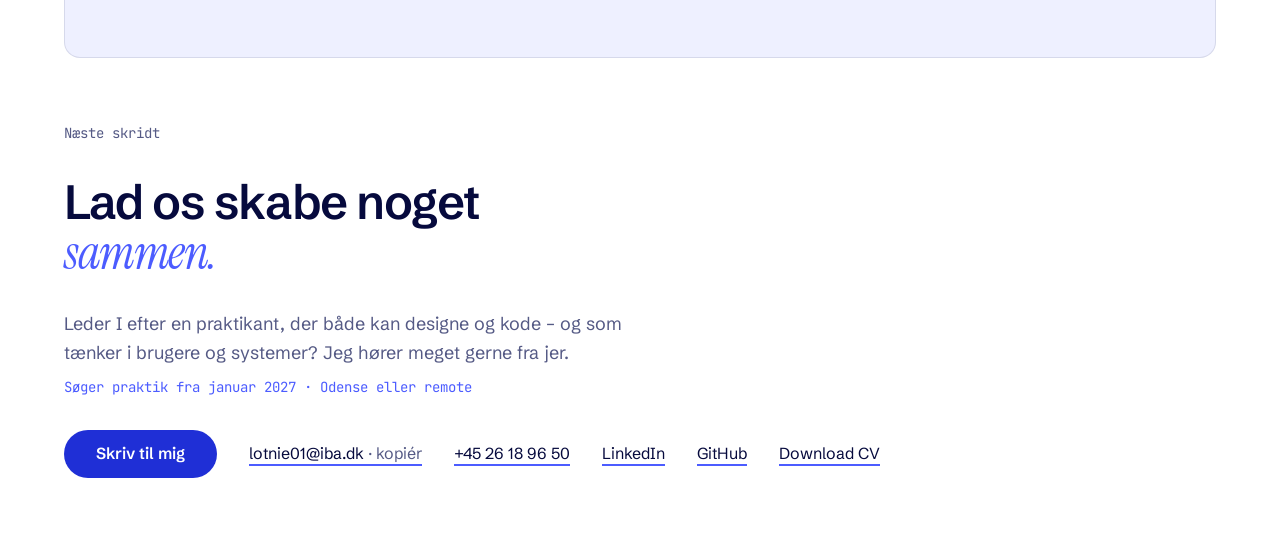
==== commit 31511d9f: "Strammere tekster, kontakt-ikoner, proceslinje fjernet" ====
--- a/index.html
+++ b/index.html
@@ -4,12 +4,13 @@
 <head>
   <meta charset="UTF-8">
   <meta name="viewport" content="width=device-width, initial-scale=1.0">
+  <meta name="description" content="Lotte Nielsen – multimediedesigner med fokus på UX, frontend og AI. Se mine cases og hvordan jeg arbejder.">
   <title>PixelProsa Portfolio</title>
 
   <!--preconnect gør at font loader hurtigere ved at åbne forbindelsen til google tidligt-->
   <link rel="preconnect" href="https://fonts.googleapis.com">
   <link rel="preconnect" href="https://fonts.gstatic.com" crossorigin>
-  <link href="https://fonts.googleapis.com/css2?family=Schibsted+Grotesk:wght@400;500;600;700&family=Instrument+Serif:ital@1&family=JetBrains+Mono:wght@400;500&family=Silkscreen:wght@700&family=EB+Garamond:wght@500&display=swap" rel="stylesheet">
+  <link href="https://fonts.googleapis.com/css2?family=Schibsted+Grotesk:wght@400;500;600;700&family=Instrument+Serif:ital@1&family=JetBrains+Mono:wght@400;500&family=Silkscreen:wght@700&family=Yellowtail&display=swap" rel="stylesheet">
    <!-- display=swap i linket ovenover viser tekst med det samme i en standardfont-->
     <!--skifter, når font er klar. Så står siden ikke tom.-->
 
@@ -19,7 +20,6 @@
 <body class="home">
   <header class="site-header">
     <a class="site-brand" href="index.html">
-      <img class="site-brand__logo" src="img/logo/color-lotte-logo.svg" alt="" width="40" height="40">
       <span class="wordmark"><span class="wordmark__pixel">Pixel</span><span class="wordmark__prosa">Prosa</span></span>
     </a>
     <nav aria-label="Hovednavigation">
--- a/css/style.css
+++ b/css/style.css
@@ -25,7 +25,7 @@
   --font-accent: "Instrument Serif", serif;
   --font-mono: "JetBrains Mono", monospace;
   --font-pixel: "Silkscreen", monospace;
-  --font-prosa: "EB Garamond", serif;
+  --font-prosa: "Yellowtail", cursive;
   --space-xs: 0.5rem;
   --space-sm: 1rem;
   --space-md: 2rem;
@@ -246,25 +246,14 @@
 .site-brand {
   display: inline-flex;
   align-items: center;
-  gap: var(--space-xs);
-  font-size: 1.25rem;
-  font-weight: 600;
-  letter-spacing: -0.02em;
+  font-size: 1.5rem;
   text-decoration: none;
-}
-
-.site-brand__logo {
-  width: 40px;
-  height: 40px;
-  border-radius: 50%;
-  background: radial-gradient(circle, var(--color-accent-light) 1.1px, transparent 1.5px) 0 0/5px 5px;
 }
 
 .wordmark {
   display: inline-flex;
   align-items: baseline;
-  gap: 0.45em;
-  text-transform: uppercase;
+  text-transform: lowercase;
   white-space: nowrap;
   line-height: 1;
 }
@@ -272,16 +261,16 @@
 .wordmark__pixel {
   font-family: var(--font-pixel);
   font-weight: 700;
-  font-size: 0.82em;
-  letter-spacing: 0.2em;
-  color: var(--color-on-bg);
+  color: var(--color-on-bg-accent);
 }
 
 .wordmark__prosa {
   font-family: var(--font-prosa);
-  font-weight: 500;
-  letter-spacing: 0.06em;
-  color: var(--color-on-bg-accent);
+  font-size: 1.2em;
+  color: var(--color-off-white);
+  text-shadow: 0 0 0.1em var(--color-accent), 0 0 0.35em var(--color-accent-light);
+  margin-left: -0.6em;
+  transform: translateY(0.3em) rotate(-6deg);
 }
 
 .site-header__practice {
@@ -373,8 +362,19 @@
   gap: var(--space-md);
   padding-block: var(--space-lg) var(--space-md);
 }
+@media (min-width: 768px) {
+  .home-hero {
+    grid-template-columns: 2fr 1fr;
+    align-items: center;
+  }
+}
 
 .home-hero__figure {
+  margin: 0;
+  width: 100%;
+  max-width: 20rem;
+  justify-self: center;
+  padding: var(--space-md);
   background: url("../img/illustrationer/prikker.svg") no-repeat center/contain;
 }
 
@@ -382,13 +382,6 @@
   display: block;
   width: 100%;
   height: auto;
-}
-
-.home-hero__figure img {
-  aspect-ratio: 4/5;
-  -o-object-fit: cover;
-     object-fit: cover;
-  border-radius: var(--radius-lg);
 }
 
 .site-footer {
@@ -1017,6 +1010,10 @@
   color: var(--color-on-bg-muted);
 }
 
+.case-page {
+  min-height: 100vh;
+}
+
 .case {
   display: grid;
   gap: var(--space-lg);
@@ -1035,7 +1032,7 @@
 
 @media (min-width: 1100px) {
   .case__hero:has(.case__image[src*=cyberhero-sms]) {
-    grid-template-columns: minmax(0, 1fr) 25rem;
+    grid-template-columns: minmax(0, 3fr) minmax(0, 2fr);
   }
 }
 
@@ -1094,6 +1091,13 @@
 .case__hero-image:has(.case__image[src*=cyberhero-sms]) {
   position: relative;
   background: none;
+}
+@media (min-width: 1100px) {
+  .case__hero-image:has(.case__image[src*=cyberhero-sms]) {
+    aspect-ratio: auto;
+    max-width: none;
+    padding: 0;
+  }
 }
 .case__hero-image:has(.case__image[src*=cyberhero-sms])::before {
   content: "";
@@ -1107,6 +1111,15 @@
   position: relative;
   z-index: 1;
 }
+@media (min-width: 1100px) {
+  .case__hero-image:has(.case__image[src*=cyberhero-sms]) .case__image {
+    width: 100%;
+    max-width: 32rem;
+    height: auto;
+    -o-object-fit: contain;
+       object-fit: contain;
+  }
+}
 
 .case__body {
   display: grid;
@@ -1157,6 +1170,9 @@
 }
 .case__links a {
   font-weight: 500;
+  color: var(--color-accent);
+}
+[data-theme=dark] .case__links a {
   color: var(--color-on-bg-accent);
 }
 
@@ -1216,7 +1232,7 @@
 .case__step {
   position: relative;
   display: grid;
-  gap: var(--space-sm);
+  gap: var(--space-md);
   padding: 0 0 var(--space-lg);
   counter-increment: trin;
 }
@@ -1234,19 +1250,6 @@
 .case__step:last-child {
   padding-bottom: 0;
 }
-@media (min-width: 768px) {
-  .case__step {
-    grid-template-columns: minmax(0, 1fr) minmax(0, 1fr);
-    gap: var(--space-md);
-    align-items: start;
-  }
-}
-
-@media (min-width: 768px) {
-  .case__step--text-only {
-    grid-template-columns: minmax(0, 1fr);
-  }
-}
 
 .case__step-text p {
   max-width: 60ch;
@@ -1271,14 +1274,104 @@
 
 .case__step-media {
   display: grid;
+  grid-template-columns: repeat(auto-fit, minmax(14rem, 1fr));
+  gap: var(--space-sm);
+}
+
+.case__zoom {
+  position: relative;
+  display: grid;
+  place-items: center;
+  width: 100%;
+  padding: var(--space-sm);
+  border: 1px solid var(--color-border);
+  border-radius: var(--radius-lg);
+  background: var(--color-surface);
+  cursor: zoom-in;
+  transition: border-color 0.2s ease, transform 0.2s ease;
+}
+.case__zoom .case__image {
+  width: auto;
+  max-width: 100%;
+  max-height: 28rem;
+  -o-object-fit: contain;
+     object-fit: contain;
+  border-radius: var(--radius-sm);
+}
+.case__zoom::after {
+  content: "Forstør";
+  font-family: var(--font-mono);
+  font-size: 0.75rem;
+  text-transform: uppercase;
+  letter-spacing: 0.06em;
+  position: absolute;
+  right: var(--space-xs);
+  bottom: var(--space-xs);
+  padding: 0.2rem 0.5rem;
+  border-radius: var(--radius-sm);
+  background: var(--color-bg);
+  color: var(--color-on-bg-accent);
+}
+.case__zoom:hover {
+  border-color: var(--color-accent);
+  transform: translateY(-2px);
+}
+
+.lightbox {
+  margin: auto;
+  max-width: min(95vw, 1400px);
+  max-height: 95vh;
+  padding: 0;
+  border: 0;
+  background: transparent;
+  overflow: visible;
+}
+.lightbox::backdrop {
+  background: rgba(6, 10, 61, 0.85);
+}
+
+.lightbox__figure {
+  display: grid;
   gap: var(--space-xs);
-}
-.case__step-media .case__image {
-  max-height: 320px;
-  -o-object-fit: cover;
-     object-fit: cover;
-  -o-object-position: top;
-     object-position: top;
+  margin: 0;
+}
+
+.lightbox__image {
+  width: auto;
+  max-width: 100%;
+  max-height: 85vh;
+  margin-inline: auto;
+  border-radius: var(--radius-md);
+  background: #ffffff;
+}
+
+.lightbox__caption {
+  font-family: var(--font-mono);
+  font-size: 0.875rem;
+  text-align: center;
+  color: #ffffff;
+}
+
+.lightbox__close {
+  position: absolute;
+  top: -0.75rem;
+  right: -0.75rem;
+  z-index: 1;
+  display: grid;
+  place-items: center;
+  width: 2.5rem;
+  height: 2.5rem;
+  border: 0;
+  border-radius: 50%;
+  background: var(--color-accent);
+  color: var(--color-on-accent);
+  font-size: 1.5rem;
+  line-height: 1;
+  cursor: pointer;
+}
+
+body:has(.lightbox[open]) {
+  overflow: hidden;
 }
 
 .case__quote {
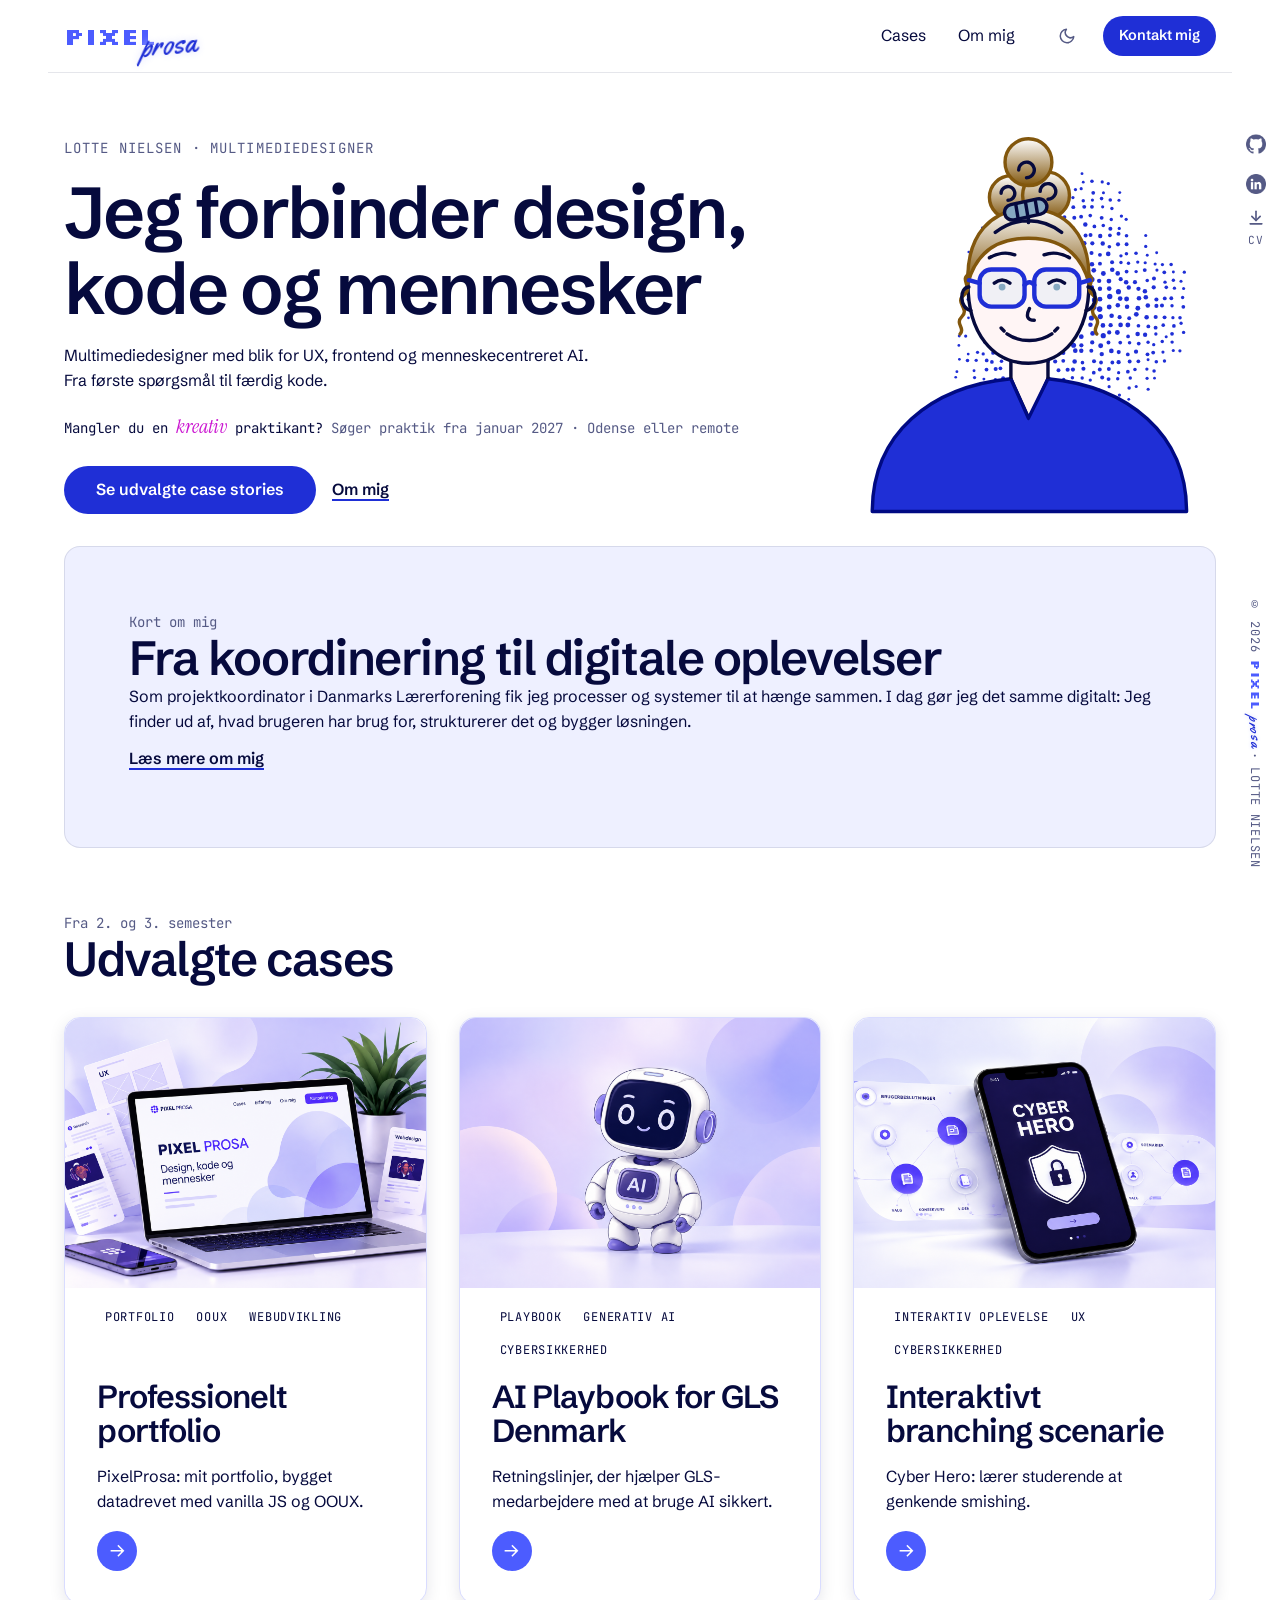
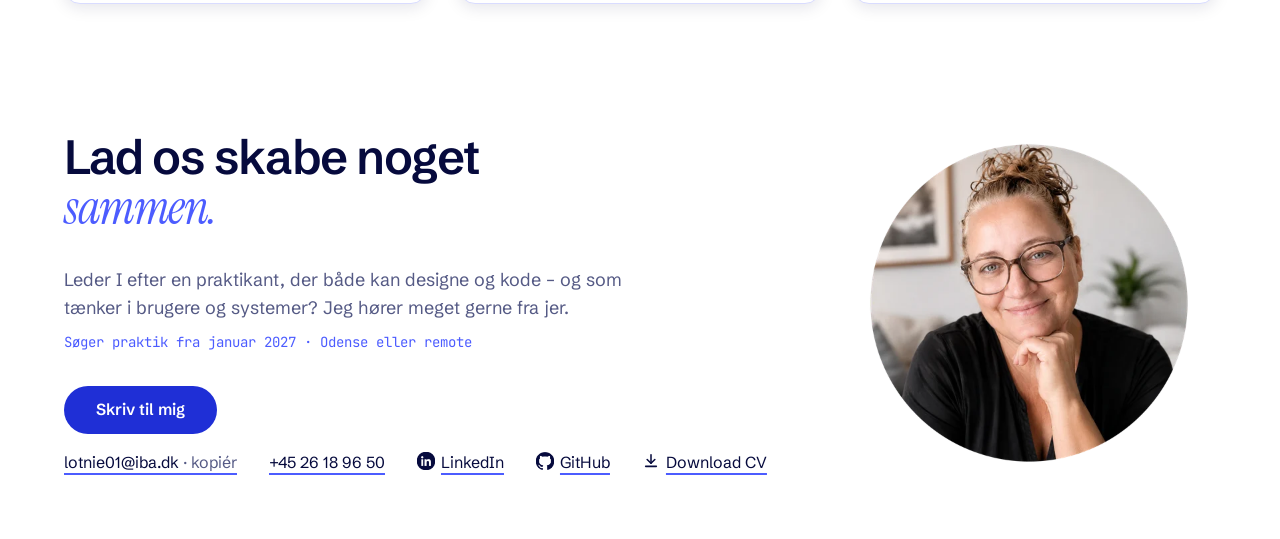
==== commit c4829df8: "Om mig samlet, side-rail med ikoner, rolig header, kontakt med foto" ====
--- a/index.html
+++ b/index.html
@@ -24,11 +24,10 @@
     </a>
     <nav aria-label="Hovednavigation">
       <a href="index.html#featured">Cases</a>
-      <a href="eduexp.html">Erfaring</a>
       <a href="omLotte.html">Om mig</a>
     </nav>
     <div class="site-header__actions">
-      <!-- Ikon-links: skjules på små skærme (de findes også i kontakt-sektionen) -->
+      <!-- Ikon-links: under menuen på mobil · i headeren på tablet · lodret "rail" i højre side på desktop -->
       <div class="site-header__social">
         <a class="icon-link" href="https://github.com/zennuba" target="_blank" rel="noopener" aria-label="GitHub (åbner i ny fane)">
           <span class="icon-link__icon icon-link__icon--github" aria-hidden="true"></span>
@@ -36,9 +35,10 @@
         <a class="icon-link" href="https://www.linkedin.com/in/lotte-nielsen-multimediedesign/" target="_blank" rel="noopener" aria-label="LinkedIn (åbner i ny fane)">
           <span class="icon-link__icon icon-link__icon--linkedin" aria-hidden="true"></span>
         </a>
-        <a class="icon-link icon-link--text" href="docs/lotte-nielsen-cv.pdf" download>
+        <!-- Synlig tekst "CV", så man kan se, hvad der hentes. (PDF) læses kun af skærmlæsere -->
+        <a class="icon-link icon-link--labelled" href="docs/lotte-nielsen-cv.pdf" download>
           <span class="icon-link__icon icon-link__icon--download" aria-hidden="true"></span>
-          Hent CV <span class="icon-link__meta">PDF</span>
+          <span class="icon-link__label">CV</span><span class="visually-hidden"> (PDF)</span>
         </a>
       </div>
       <button class="theme-toggle" id="theme-toggle" type="button" aria-label="Skift til mørkt tema" aria-pressed="false">
--- a/css/style.css
+++ b/css/style.css
@@ -16,6 +16,11 @@
   --color-surface: #eef0ff;
   --color-on-surface: var(--color-dark);
   --color-on-accent: var(--color-off-white);
+  --color-button: var(--color-accent);
+  --color-logo: var(--color-accent-light);
+  --color-logo-prosa: var(--color-accent);
+  --logo-glow: 0 0 0.3em var(--color-accent-pale);
+  --color-dots: var(--color-accent);
   --border-color: rgba(6, 10, 61, 0.1);
   --color-tone-1: #cb16d1;
   --color-tone-2: #6200ee;
@@ -46,6 +51,11 @@
   --color-surface: #0f1559;
   --color-on-surface: var(--color-off-white);
   --color-on-accent: var(--color-off-white);
+  --color-button: var(--color-accent-light);
+  --color-logo: var(--color-off-white);
+  --color-logo-prosa: var(--color-off-white);
+  --logo-glow: 0 0 0.1em var(--color-accent), 0 0 0.35em var(--color-accent-light);
+  --color-dots: var(--color-off-white);
   --border-color: rgba(245, 241, 232, 0.15);
   --color-border: var(--border-color);
   --color-tone-1: #dbb2ff;
@@ -126,6 +136,11 @@
 html {
   scroll-padding-top: 5rem;
 }
+@media (prefers-reduced-motion: no-preference) {
+  html {
+    scroll-behavior: smooth;
+  }
+}
 
 .site-header {
   position: sticky;
@@ -133,7 +148,7 @@
   z-index: 100;
   background: var(--color-bg);
   display: grid;
-  grid-template-columns: 1fr auto 1fr;
+  grid-template-columns: 1fr auto auto;
   align-items: center;
   gap: var(--space-md);
   padding: var(--space-sm);
@@ -144,15 +159,38 @@
   align-items: center;
   gap: var(--space-md);
 }
+.site-header nav a {
+  text-decoration: none;
+}
+.site-header nav a:hover, .site-header nav a[aria-current=page] {
+  text-decoration: underline;
+}
 @media (max-width: 768px) {
   .site-header {
     grid-template-columns: 1fr auto;
+    gap: var(--space-xs) var(--space-sm);
+  }
+  .site-header nav {
+    grid-column: 1;
+    grid-row: 2;
     gap: var(--space-sm);
   }
-  .site-header nav {
+  .site-header .site-header__actions {
+    display: contents;
+  }
+  .site-header .site-header__social {
     grid-column: 1/-1;
+    grid-row: 3;
+  }
+  .site-header .theme-toggle {
+    grid-column: 2;
+    grid-row: 1;
+    justify-self: end;
+  }
+  .site-header .button-link {
+    grid-column: 2;
     grid-row: 2;
-    justify-content: center;
+    justify-self: end;
   }
 }
 
@@ -164,13 +202,16 @@
 }
 
 .site-header__social {
-  display: none;
+  display: flex;
+  align-items: center;
+  gap: var(--space-xs);
 }
 @media (min-width: 1100px) {
   .site-header__social {
-    display: flex;
-    align-items: center;
-    gap: var(--space-xs);
+    position: fixed;
+    top: 8rem;
+    right: 0.5rem;
+    flex-direction: column;
   }
 }
 
@@ -180,7 +221,7 @@
   width: 2rem;
   height: 2rem;
   border-radius: 50%;
-  color: var(--color-on-bg);
+  color: var(--color-on-bg-muted);
   transition: color 0.2s ease;
 }
 .icon-link:hover {
@@ -192,8 +233,8 @@
 }
 
 .icon-link__icon {
-  width: 100%;
-  height: 100%;
+  width: 1.25rem;
+  height: 1.25rem;
   background-color: currentColor;
   -webkit-mask-repeat: no-repeat;
           mask-repeat: no-repeat;
@@ -203,29 +244,26 @@
           mask-size: contain;
 }
 
-.icon-link--text {
-  grid-auto-flow: column;
-  gap: 0.4rem;
+.icon-link--labelled {
   width: auto;
-  padding-right: 0.75rem;
-  border: 1px solid var(--color-border);
-  border-radius: 999px;
-  font-size: 0.875rem;
-  font-weight: 500;
+  height: auto;
+  min-height: 2rem;
+  display: inline-flex;
+  gap: 0.25rem;
+  padding-inline: 0.25rem;
+  border-radius: var(--radius-sm);
   text-decoration: none;
-  white-space: nowrap;
-}
-.icon-link--text .icon-link__icon {
-  width: 2rem;
-}
-.icon-link--text:hover {
-  border-color: var(--color-accent-light);
-}
-
-.icon-link__meta {
+}
+@media (min-width: 1100px) {
+  .icon-link--labelled {
+    flex-direction: column;
+  }
+}
+
+.icon-link__label {
   font-family: var(--font-mono);
   font-size: 0.7rem;
-  color: var(--color-on-bg-muted);
+  letter-spacing: 0.06em;
 }
 
 .icon-link__icon--github {
@@ -239,8 +277,8 @@
 }
 
 .icon-link__icon--download {
-  -webkit-mask-image: url("../img/icons/download.png");
-          mask-image: url("../img/icons/download.png");
+  -webkit-mask-image: url("../img/icons/download.svg");
+          mask-image: url("../img/icons/download.svg");
 }
 
 .site-brand {
@@ -248,6 +286,11 @@
   align-items: center;
   font-size: 1.5rem;
   text-decoration: none;
+}
+@media (max-width: 768px) {
+  .site-brand {
+    font-size: 1.25rem;
+  }
 }
 
 .wordmark {
@@ -261,14 +304,14 @@
 .wordmark__pixel {
   font-family: var(--font-pixel);
   font-weight: 700;
-  color: var(--color-on-bg-accent);
+  color: var(--color-logo);
 }
 
 .wordmark__prosa {
   font-family: var(--font-prosa);
   font-size: 1.2em;
-  color: var(--color-off-white);
-  text-shadow: 0 0 0.1em var(--color-accent), 0 0 0.35em var(--color-accent-light);
+  color: var(--color-logo-prosa);
+  text-shadow: var(--logo-glow);
   margin-left: -0.6em;
   transform: translateY(0.3em) rotate(-6deg);
 }
@@ -294,10 +337,10 @@
   width: 2.5rem;
   height: 2.5rem;
   padding: 0;
-  border: 1px solid var(--color-border);
+  border: 1px solid transparent;
   border-radius: 50%;
   background: transparent;
-  color: var(--color-on-bg);
+  color: var(--color-on-bg-muted);
   cursor: pointer;
   transition: border-color 0.2s ease, transform 0.3s ease;
 }
@@ -365,23 +408,45 @@
 @media (min-width: 768px) {
   .home-hero {
     grid-template-columns: 2fr 1fr;
-    align-items: center;
   }
 }
 
 .home-hero__figure {
+  position: relative;
   margin: 0;
   width: 100%;
   max-width: 20rem;
   justify-self: center;
   padding: var(--space-md);
-  background: url("../img/illustrationer/prikker.svg") no-repeat center/contain;
+  isolation: isolate;
+}
+.home-hero__figure::before {
+  content: "";
+  position: absolute;
+  inset: 0;
+  z-index: -1;
+  background-color: var(--color-dots);
+  -webkit-mask: url("../img/illustrationer/prikker.svg") no-repeat center/contain;
+          mask: url("../img/illustrationer/prikker.svg") no-repeat center/contain;
+}
+@media (min-width: 768px) {
+  .home-hero__figure {
+    max-width: none;
+    padding: 0;
+  }
 }
 
 .home-hero__illustration {
   display: block;
   width: 100%;
   height: auto;
+}
+@media (min-width: 768px) {
+  .home-hero__illustration {
+    position: absolute;
+    inset: 0;
+    height: 100%;
+  }
 }
 
 .site-footer {
@@ -395,6 +460,11 @@
   text-transform: uppercase;
   letter-spacing: 0.06em;
 }
+@media (max-width: 1100px) {
+  .site-footer {
+    padding-bottom: 5rem;
+  }
+}
 @media (min-width: 1100px) {
   .site-footer {
     padding: 0;
@@ -482,6 +552,31 @@
   overflow-wrap: break-word;
 }
 
+.page-title__lead {
+  max-width: 34em;
+  margin-top: var(--space-xs);
+  font-size: clamp(1.25rem, 2.2vw, 1.625rem);
+  line-height: 1.45;
+  color: var(--color-on-bg);
+}
+
+.page-title__nav {
+  display: flex;
+  flex-wrap: wrap;
+  gap: 0 var(--space-md);
+  margin-top: var(--space-sm);
+}
+.page-title__nav a {
+  display: inline-flex;
+  align-items: center;
+  min-height: 44px;
+}
+
+.page-title__cta {
+  align-self: flex-start;
+  margin-top: var(--space-sm);
+}
+
 .home-eyebrow {
   font-family: var(--font-mono);
   font-size: 0.875rem;
@@ -520,8 +615,8 @@
   min-height: 48px;
   padding-inline: var(--space-md);
   border: 0;
-  border-radius: 4px;
-  background: var(--color-accent-light);
+  border-radius: 999px;
+  background: var(--color-button);
   color: var(--color-on-accent);
   font-weight: 600;
   text-decoration: none;
@@ -529,6 +624,11 @@
 }
 .button-link:hover {
   transform: translateY(-2px);
+}
+@media (prefers-reduced-motion: reduce) {
+  .button-link {
+    transition: none;
+  }
 }
 
 .button-link--small {
@@ -536,34 +636,6 @@
   padding-inline: var(--space-sm);
   font-size: 0.9rem;
   white-space: nowrap;
-}
-
-.header__cta {
-  display: inline-flex;
-  align-items: center;
-  gap: var(--space-xs);
-  min-height: 48px;
-  padding-inline: var(--space-sm);
-  border: 2px solid var(--color-accent);
-  border-radius: 999px;
-  color: var(--color-accent);
-  background: transparent;
-  font-weight: 600;
-  text-decoration: none;
-  transition: background 0.3s ease, color 0.3s ease;
-}
-.header__cta:hover, .header__cta:focus-visible {
-  background: var(--color-accent);
-  color: var(--color-on-accent);
-}
-
-.header__cta-icon {
-  width: 1.5rem;
-  height: 1.5rem;
-  transition: transform 0.3s ease;
-}
-.header__cta:hover .header__cta-icon {
-  transform: rotate(-12deg);
 }
 
 .badge-accent {
@@ -637,6 +709,7 @@
   color: var(--color-on-surface);
   box-shadow: 0 0.25rem 1rem var(--border-color);
   transition: border-color 0.3s ease, box-shadow 0.3s ease;
+  position: relative;
 }
 .project-card:hover {
   border-color: var(--color-accent-light);
@@ -688,15 +761,25 @@
   text-decoration: none;
   font-size: 1.25rem;
   line-height: 1;
-  transition: background-color 0.2s ease, transform 0.2s ease;
-}
-.project-card__link:hover {
-  background: var(--color-accent);
-  transform: translateX(2px);
+  transition: background-color 0.2s ease;
+}
+.project-card__link::after {
+  content: "";
+  position: absolute;
+  inset: 0;
 }
 .project-card__link:focus-visible {
   outline: 3px solid var(--color-accent);
   outline-offset: 3px;
+}
+
+.project-card:hover .project-card__link {
+  background: var(--color-accent);
+}
+
+.project-card__actions a:not(.project-card__link) {
+  position: relative;
+  z-index: 1;
 }
 
 .project-card__category {
@@ -731,6 +814,47 @@
   }
 }
 
+.back-to-top {
+  position: fixed;
+  right: var(--space-sm);
+  bottom: var(--space-sm);
+  z-index: 90;
+  display: inline-flex;
+  align-items: center;
+  gap: 0.4em;
+  min-height: 44px;
+  padding-inline: var(--space-sm);
+  border-radius: 999px;
+  background: var(--color-button);
+  color: var(--color-on-accent);
+  font-size: 0.875rem;
+  font-weight: 600;
+  text-decoration: none;
+  box-shadow: 0 0.25rem 1rem var(--border-color);
+  opacity: 0;
+  visibility: hidden;
+  transform: translateY(0.5rem);
+  transition: opacity 0.2s ease, transform 0.2s ease, visibility 0.2s;
+}
+@media (min-width: 1100px) {
+  .back-to-top {
+    right: var(--space-lg);
+    bottom: var(--space-md);
+  }
+}
+@media (prefers-reduced-motion: reduce) {
+  .back-to-top {
+    transition: none;
+    transform: none;
+  }
+}
+
+.back-to-top--visible {
+  opacity: 1;
+  visibility: visible;
+  transform: translateY(0);
+}
+
 .tool-overview {
   display: grid;
   gap: var(--space-md);
@@ -812,9 +936,15 @@
   --dot-color: var(--color-tone-1);
   position: relative;
   display: grid;
-  grid-template-columns: 7rem 1fr;
+  grid-template-columns: 7rem minmax(0, 1fr);
   gap: var(--space-sm);
   padding: var(--space-sm) 0 var(--space-sm) var(--space-md);
+}
+@media (max-width: 768px) {
+  .timeline__item {
+    grid-template-columns: minmax(0, 1fr);
+    gap: 0.25rem;
+  }
 }
 .timeline__item::before {
   content: "";
@@ -965,7 +1095,7 @@
 }
 @media (min-width: 1100px) {
   .cv-skills {
-    grid-template-columns: 1fr 1fr 2fr;
+    grid-template-columns: repeat(3, 1fr);
   }
 }
 @media (min-width: 768px) {
@@ -1397,173 +1527,87 @@
   color: var(--color-on-bg-accent);
 }
 
-.om-mig {
-  display: grid;
-  gap: var(--space-lg);
-}
-
-.om-mig__indhold {
-  display: grid;
-  grid-template-columns: 1fr minmax(0, 420px) 1fr;
-  align-items: center;
+.om-mig__hero {
+  display: grid;
   gap: var(--space-md);
-}
-@media (max-width: 768px) {
-  .om-mig__indhold {
-    grid-template-columns: 1fr 1fr;
-  }
-}
-
-.om-mig__billede {
-  grid-column: 2;
-  grid-row: 1;
-  margin: 0;
-  background: url("../img/illustrationer/prikker.svg") no-repeat center/contain;
-}
-.om-mig__billede img {
+  margin-bottom: var(--space-lg);
+}
+@media (min-width: 768px) {
+  .om-mig__hero {
+    grid-template-columns: minmax(0, 2fr) minmax(0, 1fr);
+    align-items: center;
+  }
+}
+.om-mig__hero > .page-title {
+  margin-bottom: 0;
+}
+
+.om-mig__foto {
+  max-width: 20rem;
+  margin: 0;
+}
+@media (min-width: 768px) {
+  .om-mig__foto {
+    max-width: none;
+  }
+}
+.om-mig__foto img {
   width: 100%;
   height: auto;
-}
-@media (max-width: 768px) {
-  .om-mig__billede {
-    grid-column: 1/-1;
-    max-width: 340px;
-    margin-inline: auto;
-  }
-}
-
-.om-mig__ord {
+  border-radius: var(--radius-lg);
+}
+
+.om-mig__fritid {
+  padding-bottom: var(--space-xl);
+}
+.om-mig__fritid h2 {
+  margin-bottom: var(--space-sm);
+}
+.om-mig__fritid-intro {
+  max-width: 65ch;
+  margin-bottom: var(--space-sm);
+}
+.om-mig__fritid em {
+  font-family: var(--font-accent);
+  font-size: 1.2em;
+  color: var(--color-on-bg-accent);
+}
+
+.contact {
   display: grid;
   gap: var(--space-md);
-  margin: 0;
-  padding: 0;
-  list-style: none;
-}
-.om-mig__ord li {
-  font-size: 1.125rem;
-  line-height: 1.35;
-  text-align: center;
-  text-wrap: balance;
-}
-.om-mig__ord em {
-  font-family: var(--font-accent);
-  font-size: 1.3em;
-  color: var(--color-on-bg-accent);
-}
-
-.om-mig__ord--venstre {
-  grid-column: 1;
-  grid-row: 1;
-}
-.om-mig__ord--venstre li:nth-child(even) {
-  transform: translateX(-12%);
-}
-
-.om-mig__ord--hoejre {
-  grid-column: 3;
-  grid-row: 1;
-}
-.om-mig__ord--hoejre li:nth-child(odd) {
-  transform: translateX(12%);
-}
-
-@media (max-width: 768px) {
-  .om-mig__ord--venstre,
-  .om-mig__ord--hoejre {
-    grid-row: 2;
-  }
-  .om-mig__ord--venstre li,
-  .om-mig__ord--hoejre li {
-    transform: none;
-  }
-  .om-mig__ord--venstre {
-    grid-column: 1;
-  }
-  .om-mig__ord--hoejre {
-    grid-column: 2;
-  }
-}
-.om-mig__intro {
-  max-width: 52ch;
-  margin-inline: auto;
-  font-size: 1.125rem;
-  text-align: center;
-}
-.om-mig__intro strong {
-  font-weight: 600;
-  box-shadow: inset 0 -0.4em 0 var(--color-accent-pale);
-}
-
-.contact {
+}
+
+.contact__text {
   display: grid;
   gap: var(--space-md);
 }
 
-.contact-process {
-  position: relative;
-  display: flex;
-  justify-content: space-between;
-  align-items: flex-start;
-  margin: var(--space-sm) 0;
-  padding: 0;
-  list-style: none;
-}
-.contact-process::before {
-  content: "";
-  position: absolute;
-  top: 1.4rem;
-  left: 0.5rem;
-  right: 1.5rem;
-  border-top: 3px dotted var(--color-accent-light);
-}
-
-.contact-process__step {
-  position: relative;
-  display: grid;
-  justify-items: center;
-  align-content: start;
-  gap: 0.5rem;
-  min-width: 0;
-  font-family: var(--font-mono);
-  font-size: 0.75rem;
-  text-transform: uppercase;
-  letter-spacing: 0.06em;
-  color: var(--color-on-bg-muted);
-}
-
-.contact-process__dot {
-  width: 0.9rem;
-  height: 0.9rem;
-  margin-top: 0.95rem;
-  border: 2px solid var(--color-accent-light);
+@media (min-width: 768px) {
+  .contact--with-photo {
+    grid-template-columns: minmax(0, 2fr) minmax(0, 1fr);
+    align-items: center;
+  }
+}
+
+.contact__photo {
+  order: -1;
+  max-width: 12rem;
+  margin: 0;
+}
+@media (min-width: 768px) {
+  .contact__photo {
+    order: 0;
+    max-width: 20rem;
+    justify-self: center;
+  }
+}
+.contact__photo img {
+  width: 100%;
+  height: auto;
   border-radius: 50%;
-  background: var(--color-bg);
-}
-
-.contact-process__step--last {
-  font-weight: 700;
-  color: var(--color-on-bg-accent);
-}
-.contact-process__step--last .contact-process__dot {
-  width: 2.8rem;
-  height: 2.8rem;
-  margin-top: 0;
-  border: 0;
-  background: var(--color-accent);
-  box-shadow: 0 0 0 0.5rem var(--color-accent-pale);
-  animation: contact-pulse 2.4s ease-in-out infinite;
-}
-
-@keyframes contact-pulse {
-  50% {
-    box-shadow: 0 0 0 0.85rem var(--color-accent-pale);
-  }
-}
-@media (max-width: 768px) {
-  .contact-process__step:not(.contact-process__step--last) {
-    font-size: 0;
-  }
-}
+}
+
 .contact__title {
   max-width: 18ch;
 }
@@ -1593,22 +1637,6 @@
   flex-wrap: wrap;
   align-items: center;
   gap: var(--space-sm) var(--space-md);
-}
-
-.contact__button {
-  display: inline-flex;
-  align-items: center;
-  min-height: 48px;
-  padding-inline: var(--space-md);
-  border-radius: 999px;
-  background: var(--color-accent);
-  color: var(--color-on-accent);
-  font-weight: 600;
-  text-decoration: none;
-  transition: transform 0.2s ease;
-}
-.contact__button:hover {
-  transform: translateY(-2px);
 }
 
 .contact__links {
@@ -1636,17 +1664,18 @@
   color: var(--color-on-bg-accent);
 }
 
+.contact__icon {
+  display: inline-block;
+  width: 1.1em;
+  height: 1.1em;
+  margin-right: 0.4em;
+  vertical-align: -0.15em;
+}
+
 .contact__copy-label {
   color: var(--color-on-bg-muted);
 }
 
-@media (prefers-reduced-motion: reduce) {
-  .contact-process__step--last .contact-process__dot,
-  .contact__button {
-    animation: none;
-    transition: none;
-  }
-}
 .gest {
   background-color: #061ab1;
   color: #fff;
